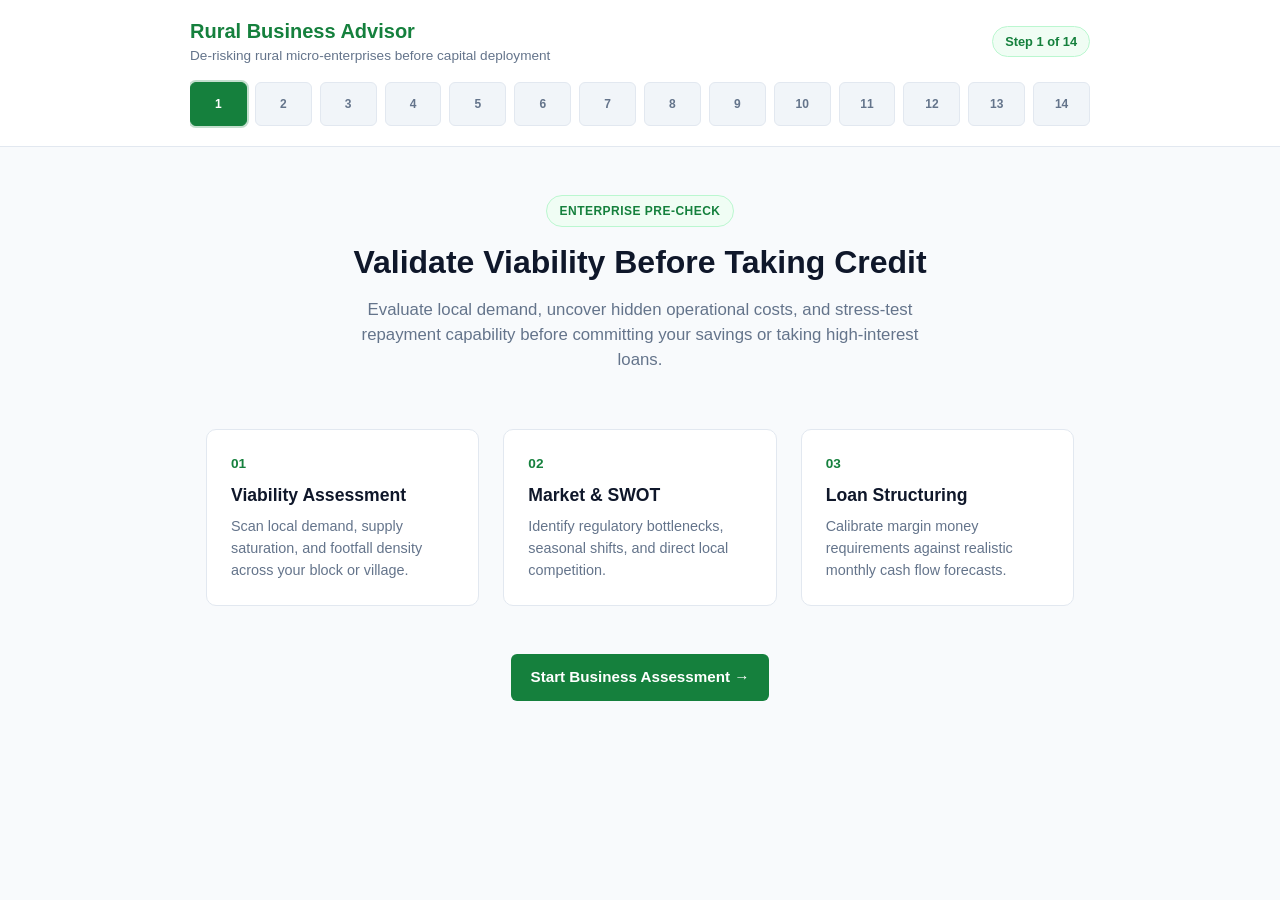
==== index.html @ c368803b "Add files via upload" ====
<!DOCTYPE html>
<html lang="en">

<head>

  <meta charset="UTF-8" />

  <meta
    name="viewport"
    content="width=device-width, initial-scale=1.0"
  />

  <title>Rural Business Advisor</title>

  <link rel="stylesheet" href="style.css" />

</head>


<body>


  <!-- =========================================================
       PERSISTENT HEADER
       ========================================================= -->

  <header class="app-header">

    <div class="header-inner">

      <div class="header-brand-row">

        <div>

          <h1 class="brand-title">
            Rural Business Advisor
          </h1>

          <p class="brand-tagline">
            De-risking rural micro-enterprises before capital deployment
          </p>

        </div>


        <!-- STEP COUNTER -->

        <div
          id="step-counter-badge"
          class="step-counter-badge"
        >
          Step 1 of 14
        </div>

      </div>


      <!-- =====================================================
           PROGRESS TRACKER
           ===================================================== -->

      <nav
        aria-label="Progress Tracker"
        class="stepper-wrapper no-print"
      >

        <ol
          class="stepper-track"
          id="stepper-track"
        >

          <li
            class="step-node active-node"
            data-step="1"
            title="Landing"
          >
            1
          </li>

          <li
            class="step-node"
            data-step="2"
            title="Profile Intake"
          >
            2
          </li>

          <li
            class="step-node"
            data-step="3"
            title="Feasibility Dashboard"
          >
            3
          </li>

          <li
            class="step-node"
            data-step="4"
            title="Market Scope"
          >
            4
          </li>

          <li
            class="step-node"
            data-step="5"
            title="Opportunities"
          >
            5
          </li>

          <li
            class="step-node"
            data-step="6"
            title="Competitors"
          >
            6
          </li>

          <li
            class="step-node"
            data-step="7"
            title="SWOT"
          >
            7
          </li>

          <li
            class="step-node"
            data-step="8"
            title="Threats & Risks"
          >
            8
          </li>

          <li
            class="step-node"
            data-step="9"
            title="Pricing & Value"
          >
            9
          </li>

          <li
            class="step-node"
            data-step="10"
            title="Financial Calculator"
          >
            10
          </li>

          <li
            class="step-node"
            data-step="11"
            title="Government Schemes"
          >
            11
          </li>

          <li
            class="step-node"
            data-step="12"
            title="EMI Calculator"
          >
            12
          </li>

          <li
            class="step-node"
            data-step="13"
            title="Amortization Schedule"
          >
            13
          </li>

          <li
            class="step-node"
            data-step="14"
            title="Final Enterprise Report"
          >
            14
          </li>

        </ol>

      </nav>

    </div>

  </header>



  <!-- =========================================================
       MAIN APPLICATION
       ========================================================= -->

  <main class="app-container">



    <!-- =======================================================
         SCREEN 1
         LANDING
         ======================================================= -->

    <section
      id="screen-1"
      class="step-screen active-step"
    >

      <div class="hero-section">

        <span class="hero-badge">
          Enterprise Pre-Check
        </span>

        <h2 class="hero-title">
          Validate Viability Before Taking Credit
        </h2>

        <p class="hero-desc">
          Evaluate local demand, uncover hidden operational costs,
          and stress-test repayment capability before committing
          your savings or taking high-interest loans.
        </p>

      </div>


      <div class="features-grid">


        <article class="feature-card">

          <div class="feature-number">
            01
          </div>

          <h3>
            Viability Assessment
          </h3>

          <p>
            Scan local demand, supply saturation, and footfall
            density across your block or village.
          </p>

        </article>


        <article class="feature-card">

          <div class="feature-number">
            02
          </div>

          <h3>
            Market &amp; SWOT
          </h3>

          <p>
            Identify regulatory bottlenecks, seasonal shifts,
            and direct local competition.
          </p>

        </article>


        <article class="feature-card">

          <div class="feature-number">
            03
          </div>

          <h3>
            Loan Structuring
          </h3>

          <p>
            Calibrate margin money requirements against realistic
            monthly cash flow forecasts.
          </p>

        </article>

      </div>


      <div class="cta-wrapper">

        <button
          id="start-assessment-btn"
          type="button"
          class="btn btn-primary cta-btn"
        >
          Start Business Assessment &rarr;
        </button>

      </div>

    </section>



    <!-- =======================================================
         SCREEN 2
         BUSINESS ASSESSMENT
         ======================================================= -->

    <section
      id="screen-2"
      class="step-screen hidden-step"
    >

      <div class="screen-header">

        <span class="step-indicator">
          Screen 2 of 14
        </span>

        <h2>
          Business Assessment Intake
        </h2>

        <p class="section-subtitle">
          Provide your geographic and capital baseline to evaluate
          venture viability.
        </p>

      </div>


      <div
        id="form-errors"
        class="error-banner hidden-step"
      ></div>


      <form id="assessment-form">
      
      <!-- Live Demo Preset Bar (Screen 2) -->
<div class="demo-preset-bar no-print">
  <span class="demo-preset-label">⚡ Live Presentation Presets:</span>

  <button
    type="button"
    class="btn btn-demo"
    onclick="loadDemoScenario('dairy')"
  >
    Demo A: Dairy (₹50k Margin)
  </button>

  <button
    type="button"
    class="btn btn-demo"
    onclick="loadDemoScenario('kirana')"
  >
    Demo B: Kirana (₹25k Margin)
  </button>
</div>

        <fieldset class="form-section">

          <legend>
            Location Baseline
          </legend>

          <div class="form-grid">


            <div class="form-group">

              <label for="village">
                Village / Gram Panchayat
                <span class="required">*</span>
              </label>

              <input
                type="text"
                id="village"
                placeholder="e.g., Rampur"
              />

            </div>


            <div class="form-group">

              <label for="block">
                Block
                <span class="required">*</span>
              </label>

              <input
                type="text"
                id="block"
                placeholder="e.g., Sadar"
              />

            </div>


            <div class="form-group">

              <label for="district">
                District
                <span class="required">*</span>
              </label>

              <select id="district">

                <option value="">
                  -- Select District --
                </option>

                <option value="Ranchi">
                  Ranchi
                </option>

                <option value="Varanasi">
                  Varanasi
                </option>

                <option value="Patna">
                  Patna
                </option>

                <option value="Gorakhpur">
                  Gorakhpur
                </option>

                <option value="Dhanbad">
                  Dhanbad
                </option>

                <option value="Muzaffarpur">
                  Muzaffarpur
                </option>

                <option value="Other">
                  Other / Unlisted
                </option>

              </select>

            </div>

          </div>

        </fieldset>



        <fieldset class="form-section">

          <legend>
            Enterprise Parameters
          </legend>

          <div class="form-grid">


            <div class="form-group">

              <label for="capital">
                Available Margin Capital
                <span class="required">*</span>
              </label>

              <div class="input-currency-wrapper">

                <span class="currency-symbol">
                  ₹
                </span>

                <input
                  type="number"
                  id="capital"
                  placeholder="25000"
                  min="1000"
                  step="500"
                />

              </div>

              <small class="field-hint">
                Minimum required: ₹1,000
                (your personal equity/investment)
              </small>

            </div>


            <div class="form-group">

              <label for="category">
                Business Category
                <span class="required">*</span>
              </label>

              <select id="category">

                <option value="">
                  -- Choose Category --
                </option>

                <option value="dairy">
                  Dairy Farming
                </option>

                <option value="kirana">
                  Grocery / Kirana Store
                </option>

                <option value="poultry">
                  Poultry Farming
                </option>

                <option value="agro">
                  Agro-processing (Flour/Oil Mill)
                </option>

                <option value="retail">
                  Rural Retail / Tailoring
                </option>

              </select>

            </div>

          </div>

        </fieldset>


        <div class="nav-actions">

          <button
            type="button"
            class="btn btn-secondary"
            onclick="goToScreen(1)"
          >
            &larr; Back
          </button>

          <button
            type="submit"
            class="btn btn-primary"
          >
            Analyze My Business &rarr;
          </button>

        </div>

      </form>

    </section>



    <!-- =======================================================
         SCREEN 3
         FEASIBILITY DASHBOARD
         ======================================================= -->

    <section
      id="screen-3"
      class="step-screen hidden-step"
    >

      <div class="screen-header">

        <span class="step-indicator">
          Screen 3 of 14
        </span>

        <h2>
          Business Feasibility Dashboard
        </h2>

        <p class="section-subtitle">
          Readiness and market risk profile based on your capital
          and domain benchmarks.
        </p>

      </div>


      <div
        id="score-card"
        class="score-card"
      >

        <div class="score-meta">

          <span class="score-label">
            Overall Feasibility Score
          </span>

          <div class="score-display">

            <span
              id="score-number"
              class="score-number"
            >
              --
            </span>

            <span class="score-max">
              / 100
            </span>

          </div>

        </div>


        <div class="score-status-container">

          <span
            id="score-badge"
            class="status-badge"
          >
            Calculating...
          </span>

          <p
            id="score-explanation"
            class="score-explanation"
          ></p>

        </div>

      </div>


      <h3 class="subsection-title">
        Core Market Indicators
      </h3>


      <div class="indicators-grid">


        <div class="indicator-card">

          <span class="indicator-title">
            Market Demand
          </span>

          <div
            id="indicator-demand"
            class="indicator-value"
          >
            --
          </div>

          <span class="indicator-desc">
            Local consumption &amp; footfall appetite
          </span>

        </div>


        <div class="indicator-card">

          <span class="indicator-title">
            Competition Level
          </span>

          <div
            id="indicator-competition"
            class="indicator-value"
          >
            --
          </div>

          <span class="indicator-desc">
            Existing operational players in the block
          </span>

        </div>


        <div class="indicator-card">

          <span class="indicator-title">
            Initial Risk Level
          </span>

          <div
            id="indicator-risk"
            class="indicator-value"
          >
            --
          </div>

          <span class="indicator-desc">
            Downside vulnerability and margin sensitivity
          </span>

        </div>


        <div class="indicator-card">

          <span class="indicator-title">
            Price Potential
          </span>

          <div
            id="indicator-price"
            class="indicator-value"
          >
            --
          </div>

          <span class="indicator-desc">
            Pricing power &amp; margin expansion room
          </span>

        </div>

      </div>


      <div class="nav-actions">

        <button
          type="button"
          class="btn btn-secondary"
          onclick="goToScreen(2)"
        >
          &larr; Edit Inputs
        </button>

        <button
          type="button"
          class="btn btn-primary"
          onclick="goToScreen(4)"
        >
          Proceed to Market Analysis &rarr;
        </button>

      </div>

    </section>



    <!-- =======================================================
         SCREEN 4
         MARKET
         ======================================================= -->

    <section
      id="screen-4"
      class="step-screen hidden-step"
    >

      <div class="screen-header">

        <span class="step-indicator">
          Screen 4 of 14
        </span>

        <h2>
          Market Scope &amp; Target Demographics
        </h2>

        <p class="section-subtitle">
          Understanding who buys, geographic footprint,
          and local distribution pipelines.
        </p>

      </div>


      <div class="analysis-grid">


        <div class="analysis-card">

          <div class="analysis-icon">
            🎯
          </div>

          <h3>
            Who Can Buy Your Product
          </h3>

          <p
            id="market-audience"
            class="analysis-text"
          >
            Loading target audience...
          </p>

        </div>


        <div class="analysis-card">

          <div class="analysis-icon">
            📍
          </div>

          <h3>
            Estimated Market Reach
          </h3>

          <p
            id="market-reach"
            class="analysis-text"
          >
            Loading geographic reach...
          </p>

        </div>

      </div>


      <div class="split-detail-card">

        <div class="detail-block">

          <span class="detail-label">
            Customer Segments
          </span>

          <p
            id="market-segments"
            class="detail-value"
          >
            Loading segments...
          </p>

        </div>


        <hr class="detail-divider" />


        <div class="detail-block">

          <span class="detail-label">
            Distribution Channels
          </span>

          <p
            id="market-channels"
            class="detail-value"
          >
            Loading delivery channels...
          </p>

        </div>

      </div>


      <div class="nav-actions">

        <button
          type="button"
          class="btn btn-secondary"
          onclick="goToScreen(3)"
        >
          &larr; Back to Dashboard
        </button>

        <button
          type="button"
          class="btn btn-primary"
          onclick="goToScreen(5)"
        >
          Proceed to Opportunity Analysis &rarr;
        </button>

      </div>

    </section>



    <!-- =======================================================
         SCREEN 5
         OPPORTUNITY
         ======================================================= -->

    <section
      id="screen-5"
      class="step-screen hidden-step"
    >

      <div class="screen-header">

        <span class="step-indicator">
          Screen 5 of 14
        </span>

        <h2>
          Growth &amp; Opportunity Analysis
        </h2>

        <p class="section-subtitle">
          Identified value-addition pathways and market upside potential.
        </p>

      </div>


      <div class="opportunity-header-card">

        <div>

          <span class="score-label">
            Expansion Viability
          </span>

          <h3 class="opportunity-heading">
            Identified Market Potential
          </h3>

        </div>


        <span
          id="opp-level-badge"
          class="badge-opp badge-opp-green"
        >
          High
        </span>

      </div>


      <div class="form-section">

        <legend>
          Strategic Expansion Pathways
        </legend>

        <ul
          id="opp-items-list"
          class="opportunity-list"
        ></ul>

      </div>


      <div class="nav-actions">

        <button
          type="button"
          class="btn btn-secondary"
          onclick="goToScreen(4)"
        >
          &larr; Back to Market Analysis
        </button>

        <button
          type="button"
          class="btn btn-primary"
          onclick="goToScreen(6)"
        >
          Proceed to Competitor Analysis &rarr;
        </button>

      </div>

    </section>



    <!-- =======================================================
         SCREEN 6
         COMPETITORS
         ======================================================= -->

    <section
      id="screen-6"
      class="step-screen hidden-step"
    >

      <div class="screen-header">

        <span class="step-indicator">
          Screen 6 of 14
        </span>

        <h2>
          Competitor &amp; Industry Landscape
        </h2>

        <p class="section-subtitle">
          Evaluate local market saturation, incumbent players,
          and positioning advantages.
        </p>

      </div>


      <div class="opportunity-header-card">

        <div>

          <span class="score-label">
            Market Density
          </span>

          <h3 class="opportunity-heading">
            Competitive Saturation
          </h3>

        </div>


        <span
          id="comp-level-badge"
          class="badge-opp badge-opp-blue"
        >
          Medium
        </span>

      </div>


      <div class="split-detail-card">

        <div class="detail-block">

          <span class="detail-label">
            Existing Market Players
          </span>

          <p
            id="comp-players"
            class="detail-value"
          >
            Loading competitor profile...
          </p>

        </div>


        <hr class="detail-divider" />


        <div class="detail-block">

          <span class="detail-label">
            Key Market Insights &amp; Positioning Advice
          </span>

          <p
            id="comp-insights"
            class="detail-value"
          >
            Loading positioning insights...
          </p>

        </div>

      </div>


      <div class="nav-actions">

        <button
          type="button"
          class="btn btn-secondary"
          onclick="goToScreen(5)"
        >
          &larr; Back to Opportunities
        </button>

        <button
          type="button"
          class="btn btn-primary"
          onclick="goToScreen(7)"
        >
          Proceed to SWOT Analysis &rarr;
        </button>

      </div>

    </section>



    <!-- =======================================================
         SCREEN 7
         SWOT
         ======================================================= -->

    <section
      id="screen-7"
      class="step-screen hidden-step"
    >

      <div class="screen-header">

        <span class="step-indicator">
          Screen 7 of 14
        </span>

        <h2>
          Strategic SWOT Analysis
        </h2>

        <p class="section-subtitle">
          Evaluating internal advantages and external hazards
          for this enterprise model.
        </p>

      </div>


      <div class="swot-grid">


        <article class="swot-card swot-strengths">

          <div class="swot-header">

            <span class="swot-badge">
              S
            </span>

            <h3>
              Strengths
            </h3>

          </div>

          <ul
            id="swot-strengths-list"
            class="swot-list"
          ></ul>

        </article>


        <article class="swot-card swot-weaknesses">

          <div class="swot-header">

            <span class="swot-badge">
              W
            </span>

            <h3>
              Weaknesses
            </h3>

          </div>

          <ul
            id="swot-weaknesses-list"
            class="swot-list"
          ></ul>

        </article>


        <article class="swot-card swot-opportunities">

          <div class="swot-header">

            <span class="swot-badge">
              O
            </span>

            <h3>
              Opportunities
            </h3>

          </div>

          <ul
            id="swot-opportunities-list"
            class="swot-list"
          ></ul>

        </article>


        <article class="swot-card swot-threats">

          <div class="swot-header">

            <span class="swot-badge">
              T
            </span>

            <h3>
              Threats
            </h3>

          </div>

          <ul
            id="swot-threats-list"
            class="swot-list"
          ></ul>

        </article>

      </div>


      <div class="nav-actions">

        <button
          type="button"
          class="btn btn-secondary"
          onclick="goToScreen(6)"
        >
          &larr; Back to Competitors
        </button>

        <button
          type="button"
          class="btn btn-primary"
          onclick="goToScreen(8)"
        >
          Proceed to Operational Threats &rarr;
        </button>

      </div>

    </section>



    <!-- =======================================================
         SCREEN 8
         THREATS
         ======================================================= -->

    <section
      id="screen-8"
      class="step-screen hidden-step"
    >

      <div class="screen-header">

        <span class="step-indicator">
          Screen 8 of 14
        </span>

        <h2>
          Operational Risk &amp; Threat Matrix
        </h2>

        <p class="section-subtitle">
          Examine structural vulnerabilities, seasonal swings,
          and supply chain constraints.
        </p>

      </div>


      <div
        id="risk-callout-card"
        class="risk-callout-card"
      >

        <div>

          <span class="score-label">
            Downside Exposure
          </span>

          <h3 class="opportunity-heading">
            Overall Operational Risk
          </h3>

        </div>


        <span
          id="risk-level-badge"
          class="badge-opp badge-opp-red"
        >
          Medium Risk
        </span>

      </div>


      <div class="risk-matrix">


        <div class="risk-row">

          <div class="risk-cell-header">

            <span class="risk-icon">
              ⛓️
            </span>

            <strong>
              Supply Chain Bottlenecks
            </strong>

          </div>

          <div
            id="threat-bottlenecks"
            class="risk-cell-content"
          >
            Loading bottlenecks...
          </div>

        </div>


        <div class="risk-row">

          <div class="risk-cell-header">

            <span class="risk-icon">
              📅
            </span>

            <strong>
              Seasonal Demand Fluctuation
            </strong>

          </div>

          <div
            id="threat-seasonality"
            class="risk-cell-content"
          >
            Loading seasonality...
          </div>

        </div>


        <div class="risk-row">

          <div class="risk-cell-header">

            <span class="risk-icon">
              📈
            </span>

            <strong>
              Raw Material Price Changes
            </strong>

          </div>

          <div
            id="threat-raw-material"
            class="risk-cell-content"
          >
            Loading material volatility...
          </div>

        </div>


        <div class="risk-row">

          <div class="risk-cell-header">

            <span class="risk-icon">
              🤝
            </span>

            <strong>
              Single Buyer Dependency
            </strong>

          </div>

          <div
            id="threat-buyer-risk"
            class="risk-cell-content"
          >
            Loading buyer dependency...
          </div>

        </div>

      </div>


      <div class="nav-actions">

        <button
          type="button"
          class="btn btn-secondary"
          onclick="goToScreen(7)"
        >
          &larr; Back to SWOT
        </button>

        <button
          type="button"
          class="btn btn-primary"
          onclick="goToScreen(9)"
        >
          Proceed to Pricing Strategy &rarr;
        </button>

      </div>

    </section>



    <!-- =======================================================
         SCREEN 9
         PRICING
         ======================================================= -->

    <section
      id="screen-9"
      class="step-screen hidden-step"
    >

      <div class="screen-header">

        <span class="step-indicator">
          Screen 9 of 14
        </span>

        <h2>
          Pricing Model &amp; Value Proposition
        </h2>

        <p class="section-subtitle">
          Align revenue capture with local purchasing capacity
          and competitive differentiation.
        </p>

      </div>


      <div class="analysis-grid">


        <div class="analysis-card">

          <div class="analysis-icon">
            👛
          </div>

          <h3>
            Local Purchasing Power
          </h3>

          <p
            id="pricing-power"
            class="analysis-text"
          >
            Loading purchasing power insights...
          </p>

        </div>


        <div class="analysis-card">

          <div class="analysis-icon">
            🏷️
          </div>

          <h3>
            Recommended Pricing Strategy
          </h3>

          <p
            id="pricing-strategy"
            class="analysis-text"
          >
            Loading recommended strategy...
          </p>

        </div>

      </div>


      <div class="value-prop-card">

        <span class="detail-label">
          Core Value Proposition Statement
        </span>

        <blockquote
          id="pricing-value-prop"
          class="value-prop-quote"
        >
          Loading value proposition...
        </blockquote>

      </div>


      <div class="nav-actions">

        <button
          type="button"
          class="btn btn-secondary"
          onclick="goToScreen(8)"
        >
          &larr; Back to Threat Analysis
        </button>

        <button
          type="button"
          class="btn btn-primary"
          onclick="goToScreen(10)"
        >
          Proceed to Financial Calculator &rarr;
        </button>

      </div>

    </section>



    <!-- =======================================================
         SCREEN 10
         FINANCIAL CALCULATOR
         ======================================================= -->

    <section
      id="screen-10"
      class="step-screen hidden-step"
    >

      <div class="screen-header">

        <span class="step-indicator">
          Screen 10 of 14
        </span>

        <h2>
          Financial Calculator
        </h2>

        <p class="section-subtitle">
          Estimate monthly repayment requirements and evaluate
          whether the proposed business can support the financing burden.
        </p>

      </div>


      <div class="form-section">

        <legend>
          Loan &amp; Cash Flow Inputs
        </legend>

        <div class="form-grid">


          <!-- LOAN -->

          <div class="form-group">

            <label for="loan-amount">
              Loan Amount
            </label>

            <div class="input-currency-wrapper">

              <span class="currency-symbol">
                ₹
              </span>

              <input
                type="number"
                id="loan-amount"
                placeholder="100000"
                min="0"
                step="1000"
              />

            </div>

          </div>


          <!-- INTEREST -->

          <div class="form-group">

            <label for="interest-rate">
              Annual Interest Rate (%)
            </label>

            <input
              type="number"
              id="interest-rate"
              placeholder="12"
              min="0"
              step="0.1"
            />

          </div>


          <!-- TENURE -->

          <div class="form-group">

            <label for="loan-tenure">
              Loan Tenure (Months)
            </label>

            <input
              type="number"
              id="loan-tenure"
              placeholder="36"
              min="1"
              step="1"
            />

          </div>


          <!-- MONTHLY PROFIT -->

          <div class="form-group">

            <label for="monthly-profit">
              Expected Monthly Business Surplus
            </label>

            <div class="input-currency-wrapper">

              <span class="currency-symbol">
                ₹
              </span>

              <input
                type="number"
                id="monthly-profit"
                placeholder="15000"
                min="0"
                step="500"
              />

            </div>

          </div>

        </div>

      </div>


      <div class="cta-wrapper">

        <button
          type="button"
          id="calculate-finance-btn"
          class="btn btn-primary cta-btn"
        >
          Calculate Financial Feasibility &rarr;
        </button>

      </div>


      <div
        id="financial-results"
        class="financial-results"
      >


        <div class="indicator-card">

          <span class="indicator-title">
            Estimated Monthly EMI
          </span>

          <div
            id="financial-emi"
            class="indicator-value"
          >
            --
          </div>

          <span class="indicator-desc">
            Estimated monthly loan repayment
          </span>

        </div>


        <div class="indicator-card">

          <span class="indicator-title">
            Debt Burden
          </span>

          <div
            id="financial-debt-burden"
            class="indicator-value"
          >
            --
          </div>

          <span class="indicator-desc">
            EMI compared with expected monthly surplus
          </span>

        </div>


        <div class="indicator-card">

          <span class="indicator-title">
            Repayment Capacity
          </span>

          <div
            id="financial-repayment-capacity"
            class="indicator-value"
          >
            --
          </div>

          <span class="indicator-desc">
            Ability to absorb monthly repayment
          </span>

        </div>


        <div class="indicator-card">

          <span class="indicator-title">
            Financial Status
          </span>

          <div
            id="financial-status"
            class="indicator-value"
          >
            --
          </div>

          <span class="indicator-desc">
            Indicative financing recommendation
          </span>

        </div>

      </div>


      <div
        id="financial-advice-card"
        class="value-prop-card"
      >

        <span class="detail-label">
          Financial Assessment
        </span>

        <blockquote
          id="financial-advice"
          class="value-prop-quote"
        >
          Complete the calculator to see your financial assessment.
        </blockquote>

      </div>


      <div class="nav-actions">

        <button
          type="button"
          class="btn btn-secondary"
          onclick="goToScreen(9)"
        >
          &larr; Back to Pricing
        </button>

        <button
          type="button"
          class="btn btn-primary"
          onclick="goToScreen(11)"
        >
          Proceed to Government Schemes &rarr;
        </button>

      </div>

    </section>



    <!-- =======================================================
         SCREEN 11
         GOVERNMENT SCHEME RECOMMENDATIONS
         ======================================================= -->

    <section
      id="screen-11"
      class="step-screen hidden-step"
    >

      <div class="screen-header">

        <span class="step-indicator">
          Screen 11 of 14
        </span>

        <h2>
          Government Scheme Recommendations
        </h2>

        <p class="section-subtitle">

          Matching your evaluated loan requirement
          (<strong id="scheme-loan-target">₹0</strong>)
          with subsidized credit windows and lending benchmarks.

        </p>

      </div>


      <div
        id="schemes-container"
        class="schemes-grid"
      >
      </div>


      <div class="nav-actions">

        <button
          type="button"
          class="btn btn-secondary"
          onclick="goToScreen(10)"
        >
          &larr; Back to Calculator
        </button>

        <button
          type="button"
          id="confirm-scheme-btn"
          class="btn btn-primary"
          onclick="proceedToScreen12()"
        >
          Proceed with Selected Scheme &rarr;
        </button>

      </div>

    </section>



    <!-- =======================================================
         SCREEN 12
         INTERACTIVE EMI CALCULATOR
         ======================================================= -->

    <section
      id="screen-12"
      class="step-screen hidden-step"
    >

      <div class="screen-header">

        <span class="step-indicator">
          Screen 12 of 14
        </span>

        <h2>
          Loan Repayment &amp; EMI Calculator
        </h2>

        <p class="section-subtitle">
          Fine-tune loan parameters to test debt service capacity
          against your monthly cash flow.
        </p>

      </div>


      <!-- ACTIVE SCHEME SUMMARY -->

      <div class="scheme-active-banner">

        <span class="detail-label">
          Active Scheme Configuration
        </span>

        <div class="banner-content">

          <strong id="emi-active-scheme-name">
            PMMY Mudra Loan
          </strong>

          <span
            id="emi-moratorium-note"
            class="moratorium-pill"
          >
            Moratorium: 1 Month
          </span>

        </div>

      </div>


      <!-- EMI HERO CARD -->

      <div class="emi-hero-card">

        <div class="emi-hero-main">

          <span class="score-label">
            Estimated Monthly Installment
          </span>

          <div class="emi-amount-display">

            <span
              id="display-monthly-emi"
              class="emi-number"
            >
              ₹0
            </span>

            <span class="emi-freq">
              / month
            </span>

          </div>

          <span class="field-hint">
            Equated Monthly Installment on reducing balance
          </span>

        </div>


        <div class="emi-totals-grid">

          <div class="emi-total-item">

            <span class="spec-label">
              Principal Amount
            </span>

            <span
              id="display-total-principal"
              class="spec-val"
            >
              ₹0
            </span>

          </div>


          <div class="emi-total-item">

            <span class="spec-label">
              Total Interest Payable
            </span>

            <span
              id="display-total-interest"
              class="spec-val text-amber"
            >
              ₹0
            </span>

          </div>


          <div class="emi-total-item">

            <span class="spec-label">
              Total Debt Service
            </span>

            <span
              id="display-total-payment"
              class="spec-val text-primary"
            >
              ₹0
            </span>

          </div>

        </div>

      </div>


      <!-- PARAMETER ADJUSTMENT -->

      <div class="form-section">

        <legend>
          Loan Parameter Tuning
        </legend>


        <!-- LOAN PRINCIPAL -->

        <div class="form-group">

          <div class="control-label-row">

            <label for="emi-principal-input">
              Loan Principal (₹)
            </label>

            <span
              id="principal-badge"
              class="highlight-pill"
            >
              ₹0
            </span>

          </div>

          <input
            type="number"
            id="emi-principal-input"
            min="1000"
            max="10000000"
            step="5000"
            class="calculator-input"
          />

        </div>


        <!-- INTEREST RATE -->

        <div class="form-group">

          <div class="control-label-row">

            <label for="emi-rate-slider">
              Annual Interest Rate (% p.a.)
            </label>

            <span
              id="rate-badge"
              class="highlight-pill"
            >
              9.50%
            </span>

          </div>

          <input
            type="range"
            id="emi-rate-slider"
            min="7.0"
            max="16.0"
            step="0.25"
            value="9.5"
            class="range-slider"
          />

          <div class="slider-range-labels">

            <span>
              7.0% (Subsidized)
            </span>

            <span>
              10.0% (Standard Mudra)
            </span>

            <span>
              13.0%
            </span>

            <span>
              16.0% (NBFC/MFI)
            </span>

          </div>

        </div>


        <!-- TENURE -->

        <div class="form-group">

          <label>
            Repayment Tenure
          </label>

          <div
            class="tenure-chips-group"
            id="tenure-chips-container"
          >

            <button
              type="button"
              class="chip-btn"
              data-months="24"
              onclick="selectTenure(24)"
            >
              24 Months (2 Yrs)
            </button>

            <button
              type="button"
              class="chip-btn"
              data-months="36"
              onclick="selectTenure(36)"
            >
              36 Months (3 Yrs)
            </button>

            <button
              type="button"
              class="chip-btn"
              data-months="48"
              onclick="selectTenure(48)"
            >
              48 Months (4 Yrs)
            </button>

            <button
              type="button"
              class="chip-btn"
              data-months="60"
              onclick="selectTenure(60)"
            >
              60 Months (5 Yrs)
            </button>

          </div>

        </div>

      </div>


      <!-- NAVIGATION -->

      <div class="nav-actions">

        <button
          type="button"
          class="btn btn-secondary"
          onclick="goToScreen(11)"
        >
          &larr; Back to Schemes
        </button>

        <button
          type="button"
          class="btn btn-primary"
          onclick="goToScreen(13)"
        >
          View Repayment Schedule &rarr;
        </button>

      </div>

    </section>



    <!-- =======================================================
         SCREEN 13
         REPAYMENT & AMORTIZATION SCHEDULE
         ======================================================= -->

    <section
      id="screen-13"
      class="step-screen hidden-step"
    >

      <div class="screen-header">

        <span class="step-indicator">
          Screen 13 of 14
        </span>

        <h2>
          Amortization &amp; Repayment Schedule
        </h2>

        <p class="section-subtitle">
          Track debt retirement, principal drawdown, and
          interest service over the loan lifecycle.
        </p>

      </div>


      <!-- MORATORIUM NOTICE -->

      <div
        id="moratorium-notice-banner"
        class="moratorium-alert-card hidden-step"
      >

        <div class="alert-icon">
          ℹ️
        </div>

        <div>

          <strong>
            Moratorium Period Active:
          </strong>

          <span id="moratorium-notice-text">
            Principal repayments commence after a grace period.
            Interest treatment depends on the selected repayment structure.
          </span>

        </div>

      </div>


      <!-- SCHEDULE CONTROLS -->

      <div class="schedule-controls-bar">

        <div class="schedule-meta-summary">

          <span>

            Total Installments:

            <strong id="sched-tenure-text">
              0 Months
            </strong>

          </span>

          <span class="meta-divider">
            •
          </span>

          <span>

            Effective Rate:

            <strong id="sched-rate-text">
              0%
            </strong>

          </span>

        </div>


        <div class="view-toggle-group">

          <button
            type="button"
            id="toggle-monthly-btn"
            class="view-toggle-btn active-toggle"
            onclick="switchScheduleView('monthly')"
          >
            Monthly View
          </button>

          <button
            type="button"
            id="toggle-quarterly-btn"
            class="view-toggle-btn"
            onclick="switchScheduleView('quarterly')"
          >
            Quarterly View
          </button>

        </div>

      </div>


      <!-- RESPONSIVE AMORTIZATION TABLE -->

      <div class="table-responsive">

        <table
          class="amortization-table"
          id="amortization-table"
        >

          <thead>

            <tr>

              <th id="th-period-label">
                Month
              </th>

              <th>
                Opening Balance
              </th>

              <th>
                Principal Paid
              </th>

              <th>
                Interest Paid
              </th>

              <th>
                Total Payment
              </th>

              <th>
                Closing Balance
              </th>

            </tr>

          </thead>


          <tbody
            id="amortization-tbody"
          >
          </tbody>


          <tfoot
            id="amortization-tfoot"
          >
          </tfoot>

        </table>

      </div>


      <!-- NAVIGATION -->

      <div class="nav-actions">

        <button
          type="button"
          class="btn btn-secondary"
          onclick="goToScreen(12)"
        >
          &larr; Back to EMI Calculator
        </button>

        <button
          type="button"
          class="btn btn-primary cta-btn"
          onclick="goToScreen(14)"
        >
          Generate Final Business Report &rarr;
        </button>

      </div>

    </section>



    <!-- =======================================================
         SCREEN 14
         FINAL BUSINESS ASSESSMENT REPORT
         MILESTONE 4 — STEP 1 + STEP 2
         ======================================================= -->

    <section
      id="screen-14"
      class="step-screen hidden-step"
    >


      <!-- =====================================================
           REPORT HEADER
           ===================================================== -->

      <header class="report-meta-card">

        <div class="report-meta-header">

          <div>

            <span class="report-badge">
              Official Assessment Dossier
            </span>

            <h2
              id="report-enterprise-title"
              class="report-title"
            >
              Business Feasibility Report
            </h2>

            <p
              id="report-location-subtitle"
              class="report-subtitle"
            >
              Geographic Scope: Unspecified |
              Target Sector: Rural Micro-Enterprise
            </p>

          </div>


          <div class="report-id-box">

            <span class="report-id-label">
              Reference ID
            </span>

            <strong
              id="report-ref-id"
              class="report-id-value"
            >
              RBA-2026-XXXX
            </strong>

            <span
              id="report-date-stamp"
              class="report-date"
            >
              Generated: --
            </span>

          </div>

        </div>

      </header>



      <!-- =====================================================
           EXECUTIVE SUMMARY
           ===================================================== -->

      <section
        class="report-section report-summary-card"
      >

        <div class="report-score-block">

          <span class="score-label">
            Enterprise Viability Index
          </span>

          <div class="score-display">

            <span
              id="report-score-number"
              class="score-number"
            >
              --
            </span>

            <span class="score-max">
              / 100
            </span>

          </div>

          <span
            id="report-score-badge"
            class="status-badge"
          >
            Evaluating
          </span>

        </div>


        <div class="report-pills-block">

          <h3 class="subsection-title-sm">
            Market Health Indicators
          </h3>


          <div class="pills-grid">


            <div class="metric-pill">

              <span class="pill-label">
                Demand Density
              </span>

              <strong
                id="report-pill-demand"
                class="pill-val"
              >
                --
              </strong>

            </div>


            <div class="metric-pill">

              <span class="pill-label">
                Competition
              </span>

              <strong
                id="report-pill-competition"
                class="pill-val"
              >
                --
              </strong>

            </div>


            <div class="metric-pill">

              <span class="pill-label">
                Risk Profile
              </span>

              <strong
                id="report-pill-risk"
                class="pill-val"
              >
                --
              </strong>

            </div>


            <div class="metric-pill">

              <span class="pill-label">
                Pricing Power
              </span>

              <strong
                id="report-pill-pricing"
                class="pill-val"
              >
                --
              </strong>

            </div>

          </div>

        </div>

      </section>



      <!-- =====================================================
           CAPITAL + CREDIT STRUCTURE
           ===================================================== -->

      <div class="report-grid-duo">


        <!-- PROJECT CAPITALIZATION -->

        <article class="report-card">

          <h3 class="report-card-heading">

            <span class="card-icon">
              💼
            </span>

            Project Capitalization

          </h3>


          <div class="data-spec-list">


            <div class="data-spec-row">

              <span class="spec-term">
                Total Project Cost
              </span>

              <strong
                id="report-project-cost"
                class="spec-data"
              >
                ₹0
              </strong>

            </div>


            <div class="data-spec-row">

              <span class="spec-term">
                Promoter Margin Invested
              </span>

              <strong
                id="report-margin-invested"
                class="spec-data text-amber"
              >
                ₹0
              </strong>

            </div>


            <div class="data-spec-row highlight-row">

              <span class="spec-term">
                Recommended Loan Sanction
              </span>

              <strong
                id="report-loan-sanction"
                class="spec-data text-primary"
              >
                ₹0
              </strong>

            </div>


            <div class="data-spec-row">

              <span class="spec-term">
                Promoter Equity Share
              </span>

              <span
                id="report-equity-ratio"
                class="spec-data"
              >
                10% Margin / 90% Debt
              </span>

            </div>

          </div>

        </article>



        <!-- CREDIT STRUCTURE -->

        <article class="report-card">

          <h3 class="report-card-heading">

            <span class="card-icon">
              📜
            </span>

            Credit &amp; Debt Structuring

          </h3>


          <div class="data-spec-list">


            <div class="data-spec-row">

              <span class="spec-term">
                Aligned Scheme
              </span>

              <strong
                id="report-scheme-name"
                class="spec-data"
              >
                PMMY Mudra
              </strong>

            </div>


            <div class="data-spec-row">

              <span class="spec-term">
                Benchmark Interest Rate
              </span>

              <strong
                id="report-interest-rate"
                class="spec-data"
              >
                9.50% p.a.
              </strong>

            </div>


            <div class="data-spec-row">

              <span class="spec-term">
                Repayment Tenure
              </span>

              <span
                id="report-tenure-months"
                class="spec-data"
              >
                36 Months
              </span>

            </div>


            <div class="data-spec-row highlight-row">

              <span class="spec-term">
                Projected Monthly EMI
              </span>

              <strong
                id="report-monthly-emi"
                class="spec-data text-primary"
              >
                ₹0 / month
              </strong>

            </div>

          </div>

        </article>

      </div>



      <!-- =====================================================
           STRATEGIC & OPERATIONAL DIGEST
           ===================================================== -->

      <article
        class="report-card report-digest-card"
      >

        <h3 class="report-card-heading">

          <span class="card-icon">
            🧭
          </span>

          Strategic &amp; Operational Digest

        </h3>


        <div class="digest-grid">


          <!-- SWOT -->

          <div>

            <h4 class="digest-subheading">
              Core SWOT Highlights
            </h4>

            <ul
              id="report-swot-bullets"
              class="digest-list"
            >

              <!-- Dynamically populated -->

            </ul>

          </div>


          <!-- RISK MITIGATION -->

          <div>

            <h4 class="digest-subheading">
              Operational Risk Mitigation Tip
            </h4>

            <div
              id="report-risk-mitigation-box"
              class="mitigation-box"
            >
              Assessment-based mitigation advice
              will appear here.
            </div>

          </div>

        </div>

      </article>



      <!-- =====================================================
           FINANCIAL VERIFICATION
           ===================================================== -->

      <div
        id="final-test-summary"
        class="value-prop-card"
      >

        <span class="detail-label">
          Financial Verification
        </span>

        <blockquote
          id="final-test-message"
          class="value-prop-quote"
        >
          Financial calculations have been reconciled
          against the configured repayment schedule.
        </blockquote>

      </div>



      <!-- =====================================================
           RECOMMENDATION & ACTION PLAN
           MILESTONE 4 — STEP 2
           ===================================================== -->

      <article
        id="report-advisory-card"
        class="report-card advisory-card"
      >

        <div class="advisory-header">

          <div class="advisory-title-group">

            <span
              id="advisory-status-badge"
              class="status-badge"
            >
              Recommendation
            </span>

            <h3 class="report-card-heading">
              Strategic Advisory &amp;
              Next-Step Action Plan
            </h3>

          </div>


          <span
            id="advisory-tier-pill"
            class="tier-pill"
          >
            Tier Evaluation
          </span>

        </div>


        <!-- DYNAMIC RECOMMENDATION -->

        <div
          id="advisory-callout"
          class="advisory-callout"
        >

          <p
            id="advisory-recommendation-text"
            class="advisory-text"
          >
            Loading recommendation...
          </p>

        </div>


        <!-- ACTION PLAN -->

        <div class="action-plan-wrapper">

          <h4
            id="action-plan-title"
            class="digest-subheading"
          >
            Recommended Next Steps
          </h4>


          <ul
            id="action-plan-checklist"
            class="action-checklist"
          >

            <!-- Dynamic checklist items inserted by app.js -->

          </ul>

        </div>

      </article>



      <!-- =====================================================
           SCREEN 14 NAVIGATION
           ===================================================== -->

        <!-- =====================================================
     SCREEN 14 BOTTOM ACTIONS
     ===================================================== -->

<div class="nav-actions report-bottom-nav no-print">

  <button
    type="button"
    class="btn btn-secondary"
    onclick="goToScreen(13)"
  >
    &larr; Back to Schedule
  </button>

  <div class="report-primary-actions">

    <button
      type="button"
      class="btn btn-secondary btn-reset"
      onclick="confirmAndResetAssessment()"
    >
      🔄 Start New Assessment
    </button>

    <button
      type="button"
      class="btn btn-primary btn-print"
      onclick="printReport()"
    >
      🖨️ Download / Print Report
    </button>

  </div>

</div>


    </section>


  </main>



  <!-- =========================================================
       JAVASCRIPT
       IMPORTANT ORDER
       ========================================================= -->

  <script src="strategies.js"></script>

  <script src="app.js"></script>


</body>

</html>
---- style.css ----
/* ============================================================
   RURAL BUSINESS ADVISOR
   COMPLETE STYLE.CSS
   SCREEN 1 → SCREEN 14
   ============================================================ */


/* ============================================================
   ROOT VARIABLES
   ============================================================ */

:root {
  --bg-color: #f8fafc;
  --surface-color: #ffffff;
  --text-main: #0f172a;
  --text-muted: #64748b;
  --primary: #15803d;
  --primary-hover: #166534;
  --border-color: #e2e8f0;
  --accent: #f0fdf4;
}


/* ============================================================
   GLOBAL RESET
   ============================================================ */

* {
  box-sizing: border-box;
  margin: 0;
  padding: 0;
}

html {
  scroll-behavior: smooth;
}

body {
  font-family:
    -apple-system,
    BlinkMacSystemFont,
    "Segoe UI",
    Roboto,
    Helvetica,
    Arial,
    sans-serif;
  background-color: var(--bg-color);
  color: var(--text-main);
  line-height: 1.5;
  min-height: 100vh;
}

button,
input,
select,
textarea {
  font: inherit;
}

button {
  -webkit-tap-highlight-color: transparent;
}

img {
  max-width: 100%;
  display: block;
}


/* ============================================================
   HEADER
   ============================================================ */

.app-header {
  background-color: var(--surface-color);
  border-bottom: 1px solid var(--border-color);
  padding: 1rem 1.5rem;
  position: sticky;
  top: 0;
  z-index: 100;
}

.header-inner {
  max-width: 900px;
  margin: 0 auto;
}

.header-brand-row {
  display: flex;
  justify-content: space-between;
  align-items: center;
  gap: 1rem;
  margin-bottom: 0.75rem;
}

.brand-title {
  font-size: 1.25rem;
  font-weight: 700;
  color: var(--primary);
}

.brand-tagline {
  font-size: 0.85rem;
  color: var(--text-muted);
}

.step-counter-badge {
  font-size: 0.8rem;
  font-weight: 700;
  color: var(--primary);
  background-color: var(--accent);
  border: 1px solid #bbf7d0;
  padding: 0.3rem 0.75rem;
  border-radius: 9999px;
  white-space: nowrap;
}


/* ============================================================
   PROGRESS STEPPER
   ============================================================ */

.stepper-wrapper {
  overflow-x: auto;
  padding: 0.25rem 0;
  scrollbar-width: thin;
  -webkit-overflow-scrolling: touch;
}

.stepper-track {
  display: flex;
  list-style: none;
  padding: 0;
  margin: 0;
  gap: 0.5rem;
  align-items: center;
  min-width: 650px;
}

.step-node {
  flex: 1;
  min-width: 42px;
  text-align: center;
  font-size: 0.75rem;
  font-weight: 700;
  padding: 0.4rem 0.2rem;
  background-color: #f1f5f9;
  color: var(--text-muted);
  border-radius: 6px;
  border: 1px solid var(--border-color);
  transition:
    background-color 0.2s ease,
    color 0.2s ease,
    border-color 0.2s ease,
    box-shadow 0.2s ease;
  user-select: none;
}

.step-node.active-node {
  background-color: var(--primary);
  color: #ffffff;
  border-color: var(--primary);
  box-shadow:
    0 0 0 2px rgba(21, 128, 61, 0.15);
}

.step-node.completed-node {
  background-color: #dcfce7;
  color: #15803d;
  border-color: #86efac;
}


/* ============================================================
   MAIN APPLICATION CONTAINER
   ============================================================ */

.app-container {
  width: 100%;
  max-width: 900px;
  margin: 2rem auto;
  padding: 0 1rem;
}


/* ============================================================
   SCREEN VISIBILITY
   ============================================================ */

.active-step {
  display: block;
}

.hidden-step {
  display: none !important;
}


/* ============================================================
   HERO
   ============================================================ */

.hero-section {
  text-align: center;
  margin-bottom: 2.5rem;
  padding: 1rem 0;
}

.hero-badge {
  display: inline-block;
  background-color: var(--accent);
  color: var(--primary);
  font-size: 0.75rem;
  font-weight: 600;
  padding: 0.35rem 0.8rem;
  border-radius: 9999px;
  border: 1px solid #bbf7d0;
  margin-bottom: 1rem;
  text-transform: uppercase;
  letter-spacing: 0.04em;
}

.hero-title {
  font-size: 2rem;
  font-weight: 800;
  line-height: 1.2;
  margin-bottom: 1rem;
}

.hero-desc {
  max-width: 600px;
  margin: 0 auto;
  font-size: 1.05rem;
  color: var(--text-muted);
}


/* ============================================================
   FEATURE CARDS
   ============================================================ */

.features-grid {
  display: grid;
  grid-template-columns:
    repeat(
      auto-fit,
      minmax(240px, 1fr)
    );
  gap: 1.5rem;
  margin-bottom: 3rem;
}

.feature-card {
  background-color: var(--surface-color);
  border: 1px solid var(--border-color);
  border-radius: 10px;
  padding: 1.5rem;
  transition:
    transform 0.15s ease,
    box-shadow 0.15s ease;
}

.feature-card:hover {
  transform: translateY(-2px);
  box-shadow:
    0 10px 15px -3px rgb(0 0 0 / 0.05);
}

.feature-number {
  font-size: 0.85rem;
  font-weight: 700;
  color: var(--primary);
  margin-bottom: 0.5rem;
}

.feature-card h3 {
  font-size: 1.1rem;
  margin-bottom: 0.5rem;
}

.feature-card p {
  font-size: 0.9rem;
  color: var(--text-muted);
}


/* ============================================================
   BUTTONS
   ============================================================ */

.cta-wrapper {
  text-align: center;
}

.btn {
  border-radius: 6px;
  border: none;
  font-weight: 600;
  cursor: pointer;
  padding: 0.75rem 1.5rem;
  font-size: 0.95rem;
  transition:
    background-color 0.15s ease,
    transform 0.15s ease,
    box-shadow 0.15s ease;
}

.btn:hover {
  transform: translateY(-1px);
}

.btn:active {
  transform: translateY(0);
}

.btn-primary {
  background-color: var(--primary);
  color: #ffffff;
}

.btn-primary:hover {
  background-color: var(--primary-hover);
}

.btn-secondary {
  background-color: #e2e8f0;
  color: var(--text-main);
}

.btn-secondary:hover {
  background-color: #cbd5e1;
}

.cta-btn {
  padding: 1rem 2rem;
  font-size: 1.1rem;
}


/* ============================================================
   SCREEN HEADER
   ============================================================ */

.screen-header {
  margin-bottom: 1.5rem;
}

.step-indicator {
  font-size: 0.8rem;
  text-transform: uppercase;
  color: var(--text-muted);
  font-weight: 600;
  letter-spacing: 0.03em;
}

.screen-header h2 {
  font-size: 1.6rem;
  margin-top: 0.25rem;
  line-height: 1.25;
}

.section-subtitle {
  font-size: 0.95rem;
  color: var(--text-muted);
  margin-top: 0.25rem;
}


/* ============================================================
   FORM
   ============================================================ */

.form-section {
  border: 1px solid var(--border-color);
  border-radius: 8px;
  padding: 1.25rem;
  margin-bottom: 1.5rem;
  background-color: var(--surface-color);
}

.form-section legend {
  font-weight: 700;
  font-size: 0.9rem;
  color: var(--primary);
  padding: 0 0.5rem;
  text-transform: uppercase;
}

.form-grid {
  display: grid;
  grid-template-columns: 1fr;
  gap: 1rem;
}

.form-group {
  margin-bottom: 1.25rem;
  display: flex;
  flex-direction: column;
  gap: 0.35rem;
}

label {
  font-size: 0.875rem;
  font-weight: 600;
}

.required {
  color: #dc2626;
}

input,
select,
textarea {
  width: 100%;
  padding: 0.75rem;
  border: 1px solid var(--border-color);
  border-radius: 6px;
  font-size: 1rem;
  background-color: var(--surface-color);
  color: var(--text-main);
}

input:focus,
select:focus,
textarea:focus {
  outline: 2px solid var(--primary);
  border-color: transparent;
}

input::placeholder {
  color: #94a3b8;
}


/* ============================================================
   CURRENCY INPUT
   ============================================================ */

.input-currency-wrapper {
  position: relative;
  display: flex;
  align-items: center;
}

.currency-symbol {
  position: absolute;
  left: 0.85rem;
  font-weight: 600;
  color: var(--text-muted);
  pointer-events: none;
}

.input-currency-wrapper input {
  padding-left: 2rem;
}

.field-hint {
  font-size: 0.75rem;
  color: var(--text-muted);
}


/* ============================================================
   NAVIGATION
   ============================================================ */

.nav-actions {
  display: flex;
  justify-content: space-between;
  gap: 1rem;
  margin-top: 2rem;
}


/* ============================================================
   ERROR
   ============================================================ */

.error-banner {
  background-color: #fef2f2;
  border: 1px solid #fecaca;
  color: #991b1b;
  padding: 0.85rem 1rem;
  border-radius: 6px;
  font-size: 0.875rem;
  margin-bottom: 1.25rem;
}

.input-error {
  border-color: #dc2626 !important;
  background-color: #fffafa;
}


/* ============================================================
   SCORE CARD
   ============================================================ */

.score-card {
  display: flex;
  flex-direction: column;
  gap: 1rem;
  padding: 1.75rem;
  border-radius: 12px;
  background-color: var(--surface-color);
  border: 2px solid var(--border-color);
  margin-bottom: 1.5rem;
}

.score-meta {
  display: flex;
  flex-direction: column;
  gap: 0.25rem;
}

.score-label {
  font-size: 0.85rem;
  font-weight: 600;
  text-transform: uppercase;
  color: var(--text-muted);
}

.score-display {
  display: flex;
  align-items: baseline;
  gap: 0.35rem;
}

.score-number {
  font-size: 3rem;
  font-weight: 900;
}

.score-max {
  font-size: 1.2rem;
  color: var(--text-muted);
}

.score-status-container {
  display: flex;
  flex-direction: column;
  gap: 0.4rem;
  max-width: 320px;
}

.status-badge {
  align-self: flex-start;
  padding: 0.3rem 0.85rem;
  font-size: 0.85rem;
  font-weight: 700;
  border-radius: 9999px;
  text-transform: uppercase;
}

.score-explanation {
  font-size: 0.875rem;
  color: var(--text-muted);
}


/* ============================================================
   SCORE TIERS
   ============================================================ */

.tier-high {
  border-color: #86efac;
  background-color: #f0fdf4;
}

.tier-high .score-number {
  color: #15803d;
}

.tier-high .status-badge {
  background-color: #dcfce7;
  color: #15803d;
  border: 1px solid #86efac;
}

.tier-moderate {
  border-color: #fde047;
  background-color: #fefce8;
}

.tier-moderate .score-number {
  color: #a16207;
}

.tier-moderate .status-badge {
  background-color: #fef9c3;
  color: #a16207;
  border: 1px solid #fde047;
}

.tier-caution {
  border-color: #fca5a5;
  background-color: #fef2f2;
}

.tier-caution .score-number {
  color: #b91c1c;
}

.tier-caution .status-badge {
  background-color: #fee2e2;
  color: #b91c1c;
  border: 1px solid #fca5a5;
}


/* ============================================================
   INDICATORS
   ============================================================ */

.subsection-title {
  font-size: 1.1rem;
  margin: 1.75rem 0 1rem;
}

.indicators-grid {
  display: grid;
  grid-template-columns:
    repeat(
      auto-fit,
      minmax(180px, 1fr)
    );
  gap: 1rem;
}

.indicator-card {
  background-color: var(--surface-color);
  border: 1px solid var(--border-color);
  border-radius: 8px;
  padding: 1.2rem;
  display: flex;
  flex-direction: column;
  gap: 0.35rem;
}

.indicator-title {
  font-size: 0.8rem;
  font-weight: 700;
  text-transform: uppercase;
  color: var(--text-muted);
}

.indicator-value {
  font-size: 1.35rem;
  font-weight: 700;
  line-height: 1.25;
}

.indicator-desc {
  font-size: 0.75rem;
  color: var(--text-muted);
}

.val-high {
  color: #15803d;
}

.val-medium {
  color: #d97706;
}

.val-low {
  color: #475569;
}

.val-risk-high {
  color: #dc2626;
}


/* ============================================================
   SCREEN 4 / SCREEN 5 ANALYSIS
   ============================================================ */

.analysis-grid {
  display: grid;
  grid-template-columns: 1fr;
  gap: 1.25rem;
  margin-bottom: 1.25rem;
}

.analysis-card {
  background-color: var(--surface-color);
  border: 1px solid var(--border-color);
  border-radius: 10px;
  padding: 1.5rem;
  display: flex;
  flex-direction: column;
  gap: 0.5rem;
}

.analysis-icon {
  font-size: 1.5rem;
}

.analysis-card h3 {
  font-size: 1rem;
  font-weight: 700;
  color: var(--text-main);
}

.analysis-text {
  font-size: 0.925rem;
  color: var(--text-muted);
  line-height: 1.45;
}


/* ============================================================
   SPLIT DETAIL CARD
   ============================================================ */

.split-detail-card {
  background-color: var(--surface-color);
  border: 1px solid var(--border-color);
  border-radius: 10px;
  padding: 1.5rem;
  margin-bottom: 1.5rem;
  display: flex;
  flex-direction: column;
  gap: 1rem;
}

.detail-block {
  display: flex;
  flex-direction: column;
  gap: 0.35rem;
}

.detail-label {
  font-size: 0.8rem;
  font-weight: 700;
  text-transform: uppercase;
  letter-spacing: 0.03em;
  color: var(--primary);
}

.detail-value {
  font-size: 0.95rem;
  color: var(--text-main);
  line-height: 1.4;
}

.detail-divider {
  border: 0;
  border-top: 1px solid var(--border-color);
  margin: 0.25rem 0;
}


/* ============================================================
   SCREEN 5 OPPORTUNITY
   ============================================================ */

.opportunity-header-card {
  display: flex;
  justify-content: space-between;
  align-items: center;
  background-color: var(--surface-color);
  border: 1px solid var(--border-color);
  border-radius: 10px;
  padding: 1.5rem;
  margin-bottom: 1.5rem;
}

.opportunity-heading {
  font-size: 1.2rem;
  font-weight: 700;
  color: var(--text-main);
  margin-top: 0.15rem;
}

.badge-opp {
  display: inline-block;
  padding: 0.4rem 1rem;
  font-size: 0.85rem;
  font-weight: 700;
  border-radius: 9999px;
  text-transform: uppercase;
  letter-spacing: 0.04em;
}

.badge-opp-green {
  background-color: #dcfce7;
  color: #15803d;
  border: 1px solid #86efac;
}

.badge-opp-blue {
  background-color: #dbeafe;
  color: #1d4ed8;
  border: 1px solid #93c5fd;
}

.badge-opp-gray {
  background-color: #f1f5f9;
  color: #475569;
  border: 1px solid #cbd5e1;
}

.badge-opp-red {
  background-color: #fee2e2;
  color: #b91c1c;
  border: 1px solid #fca5a5;
}

.opportunity-list {
  list-style: none;
  display: flex;
  flex-direction: column;
  gap: 0.85rem;
  padding-left: 0;
}

.opportunity-list li {
  position: relative;
  padding-left: 1.75rem;
  font-size: 0.95rem;
  color: var(--text-main);
  line-height: 1.45;
}

.opportunity-list li::before {
  content: "→";
  position: absolute;
  left: 0;
  top: 0;
  font-weight: 700;
  color: var(--primary);
}


/* ============================================================
   SWOT
   ============================================================ */

.swot-grid {
  display: grid;
  grid-template-columns: 1fr;
  gap: 1.25rem;
  margin-bottom: 2rem;
}

.swot-card {
  background-color: var(--surface-color);
  border-radius: 10px;
  padding: 1.5rem;
  border: 1px solid var(--border-color);
  border-top-width: 4px;
  box-shadow:
    0 1px 3px 0 rgb(0 0 0 / 0.05);
  display: flex;
  flex-direction: column;
}

.swot-strengths {
  border-top-color: #15803d;
}

.swot-strengths .swot-badge {
  background-color: #dcfce7;
  color: #15803d;
}

.swot-weaknesses {
  border-top-color: #d97706;
}

.swot-weaknesses .swot-badge {
  background-color: #fef3c7;
  color: #b45309;
}

.swot-opportunities {
  border-top-color: #2563eb;
}

.swot-opportunities .swot-badge {
  background-color: #dbeafe;
  color: #1d4ed8;
}

.swot-threats {
  border-top-color: #dc2626;
}

.swot-threats .swot-badge {
  background-color: #fee2e2;
  color: #b91c1c;
}

.swot-header {
  display: flex;
  align-items: center;
  gap: 0.6rem;
  margin-bottom: 1rem;
}

.swot-badge {
  font-size: 0.85rem;
  font-weight: 800;
  width: 1.75rem;
  height: 1.75rem;
  border-radius: 6px;
  display: flex;
  align-items: center;
  justify-content: center;
}

.swot-header h3 {
  font-size: 1.05rem;
  font-weight: 700;
  color: var(--text-main);
}

.swot-list {
  list-style: none;
  padding-left: 0;
  margin: 0;
  display: flex;
  flex-direction: column;
  gap: 0.75rem;
}

.swot-list li {
  position: relative;
  padding-left: 1.25rem;
  font-size: 0.885rem;
  color: var(--text-muted);
  line-height: 1.45;
}

.swot-list li::before {
  content: "•";
  position: absolute;
  left: 0;
  top: -1px;
  font-size: 1.2rem;
  color: var(--text-main);
}


/* ============================================================
   SCREEN 8 RISK MATRIX
   ============================================================ */

.risk-callout-card {
  display: flex;
  justify-content: space-between;
  align-items: center;
  background-color: var(--surface-color);
  border: 2px solid var(--border-color);
  border-radius: 10px;
  padding: 1.5rem;
  margin-bottom: 1.5rem;
  transition: border-color 0.2s ease;
}

.risk-matrix {
  display: flex;
  flex-direction: column;
  gap: 0.75rem;
  margin-bottom: 1.75rem;
}

.risk-row {
  display: grid;
  grid-template-columns: 1fr;
  background-color: var(--surface-color);
  border: 1px solid var(--border-color);
  border-radius: 8px;
  padding: 1rem 1.25rem;
  gap: 0.5rem;
}

.risk-cell-header {
  display: flex;
  align-items: center;
  gap: 0.5rem;
  font-size: 0.9rem;
  color: var(--text-main);
}

.risk-icon {
  font-size: 1.1rem;
}

.risk-cell-content {
  font-size: 0.9rem;
  color: var(--text-muted);
  line-height: 1.4;
}


/* ============================================================
   VALUE PROPOSITION
   ============================================================ */

.value-prop-card {
  background-color: var(--surface-color);
  border: 1px solid var(--border-color);
  border-left: 5px solid var(--primary);
  border-radius: 10px;
  padding: 1.5rem;
  margin-bottom: 2rem;
  box-shadow:
    0 1px 3px 0 rgb(0 0 0 / 0.05);
}

.value-prop-quote {
  margin-top: 0.5rem;
  font-size: 1.05rem;
  font-weight: 500;
  font-style: italic;
  color: var(--text-main);
  line-height: 1.5;
}


/* ============================================================
   SCREEN 10 FINANCIAL RESULTS
   ============================================================ */

.financial-results {
  display: grid;
  grid-template-columns:
    repeat(2, 1fr);
  gap: 1rem;
  margin-top: 1.5rem;
  margin-bottom: 1.5rem;
}

.financial-results .indicator-card {
  min-height: 120px;
}


/* ============================================================
   FINANCIAL SUMMARY / CAPITAL BREAKDOWN
   ============================================================ */

.financial-summary-grid {
  display: grid;
  grid-template-columns: 1fr;
  gap: 1rem;
  margin-bottom: 1.5rem;
}

.fin-card {
  background-color: var(--surface-color);
  border: 1px solid var(--border-color);
  border-radius: 10px;
  padding: 1.25rem;
  display: flex;
  flex-direction: column;
  gap: 0.35rem;
}

.fin-card.highlight-card {
  border-color: #86efac;
  background-color: #f0fdf4;
}

.fin-card-label {
  font-size: 0.8rem;
  font-weight: 700;
  text-transform: uppercase;
  color: var(--text-muted);
  letter-spacing: 0.03em;
}

.fin-card-value {
  font-size: 1.65rem;
  font-weight: 800;
  color: var(--text-main);
  line-height: 1.2;
}

.fin-val-debt {
  color: var(--primary);
}

.fin-card-sub {
  font-size: 0.75rem;
  color: var(--text-muted);
}

.breakdown-wrapper {
  background-color: var(--surface-color);
  border: 1px solid var(--border-color);
  border-radius: 10px;
  padding: 1.25rem;
  margin-bottom: 1.5rem;
}

.breakdown-labels {
  display: flex;
  flex-direction: column;
  gap: 0.5rem;
  font-size: 0.85rem;
  color: var(--text-main);
  margin-bottom: 0.75rem;
}

.legend-dot {
  display: inline-block;
  width: 10px;
  height: 10px;
  border-radius: 50%;
  margin-right: 4px;
}

.dot-margin {
  background-color: #d97706;
}

.dot-debt {
  background-color: #15803d;
}

.capital-bar-track {
  display: flex;
  height: 14px;
  width: 100%;
  border-radius: 9999px;
  overflow: hidden;
  background-color: #e2e8f0;
}

.bar-fill-margin {
  background-color: #f59e0b;
  transition: width 0.2s ease;
}

.bar-fill-debt {
  background-color: var(--primary);
  transition: width 0.2s ease;
}


/* ============================================================
   SLIDER CONTROL
   ============================================================ */

.slider-control-card {
  background-color: var(--surface-color);
  border: 1px solid var(--border-color);
  border-radius: 10px;
  padding: 1.5rem;
  margin-bottom: 2rem;
}

.slider-header {
  display: flex;
  justify-content: space-between;
  align-items: center;
  margin-bottom: 1rem;
  flex-wrap: wrap;
  gap: 0.5rem;
}

.highlight-pill {
  display: inline-block;
  background-color: var(--accent);
  color: var(--primary);
  font-size: 0.85rem;
  font-weight: 700;
  padding: 0.2rem 0.6rem;
  border-radius: 6px;
  border: 1px solid #bbf7d0;
}

.btn-reset-link {
  background: none;
  border: none;
  font-size: 0.8rem;
  color: #2563eb;
  cursor: pointer;
  text-decoration: underline;
  padding: 0;
}

.btn-reset-link:hover {
  color: #1d4ed8;
}


/* ============================================================
   RANGE SLIDER
   ============================================================ */

.range-slider {
  width: 100%;
  height: 8px;
  border-radius: 5px;
  background: #e2e8f0;
  outline: none;
  cursor: pointer;
  appearance: none;
  -webkit-appearance: none;
}

.range-slider::-webkit-slider-thumb {
  -webkit-appearance: none;
  appearance: none;
  width: 20px;
  height: 20px;
  border-radius: 50%;
  background: var(--primary);
  cursor: pointer;
  border: 2px solid #ffffff;
  box-shadow:
    0 1px 3px
    rgba(0, 0, 0, 0.2);
}

.range-slider::-moz-range-thumb {
  width: 20px;
  height: 20px;
  border-radius: 50%;
  background: var(--primary);
  cursor: pointer;
  border: 2px solid #ffffff;
  box-shadow:
    0 1px 3px
    rgba(0, 0, 0, 0.2);
}

.slider-range-labels {
  display: flex;
  justify-content: space-between;
  gap: 0.5rem;
  flex-wrap: wrap;
  font-size: 0.72rem;
  color: var(--text-muted);
  margin-top: 0.5rem;
}


/* ============================================================
   SCREEN 11 SCHEME CARDS
   ============================================================ */

.schemes-grid {
  display: flex;
  flex-direction: column;
  gap: 1.25rem;
  margin-bottom: 2rem;
}

.scheme-card {
  background-color: var(--surface-color);
  border: 2px solid var(--border-color);
  border-radius: 12px;
  padding: 1.5rem;
  position: relative;
  cursor: pointer;
  transition:
    border-color 0.2s ease,
    background-color 0.2s ease,
    box-shadow 0.2s ease;
}

.scheme-card:hover {
  border-color: #94a3b8;
}

.scheme-card.active-scheme {
  border-color: var(--primary);
  background-color: #f0fdf4;
  box-shadow:
    0 4px 6px -1px
    rgba(21, 128, 61, 0.1);
}

.scheme-card-header {
  display: flex;
  justify-content: space-between;
  align-items: flex-start;
  margin-bottom: 0.75rem;
  flex-wrap: wrap;
  gap: 0.5rem;
}

.scheme-title {
  font-size: 1.25rem;
  font-weight: 800;
  color: var(--text-main);
}

.scheme-badge {
  display: inline-flex;
  align-items: center;
  gap: 0.25rem;
  font-size: 0.75rem;
  font-weight: 700;
  padding: 0.35rem 0.75rem;
  border-radius: 9999px;
  text-transform: uppercase;
  letter-spacing: 0.04em;
}

.badge-best-match {
  background-color: #dcfce7;
  color: #15803d;
  border: 1px solid #86efac;
}

.badge-alt-scheme {
  background-color: #f1f5f9;
  color: #475569;
  border: 1px solid #cbd5e1;
}

.scheme-desc {
  font-size: 0.88rem;
  color: var(--text-muted);
  line-height: 1.45;
  margin-bottom: 1.25rem;
}

.scheme-specs-grid {
  display: grid;
  grid-template-columns:
    repeat(
      auto-fit,
      minmax(140px, 1fr)
    );
  gap: 0.85rem;
  background-color: #ffffff;
  border: 1px solid var(--border-color);
  border-radius: 8px;
  padding: 1rem;
  margin-bottom: 1rem;
}

.spec-item {
  display: flex;
  flex-direction: column;
  gap: 0.2rem;
}

.spec-label {
  font-size: 0.72rem;
  text-transform: uppercase;
  font-weight: 700;
  color: var(--text-muted);
  letter-spacing: 0.03em;
}

.spec-val {
  font-size: 0.95rem;
  font-weight: 700;
  color: var(--text-main);
}

.scheme-select-radio {
  display: flex;
  align-items: center;
  gap: 0.5rem;
  font-size: 0.88rem;
  font-weight: 600;
  color: var(--text-main);
}

.scheme-select-radio input[type="radio"] {
  width: 18px;
  height: 18px;
  accent-color: var(--primary);
  cursor: pointer;
}


/* ============================================================
   SCREEN 12 — EMI CALCULATOR
   ============================================================ */

.scheme-active-banner {
  background-color: var(--surface-color);
  border: 1px solid var(--border-color);
  border-left: 4px solid var(--primary);
  border-radius: 8px;
  padding: 0.85rem 1.25rem;
  margin-bottom: 1.25rem;
  display: flex;
  flex-direction: column;
  gap: 0.35rem;
}

.banner-content {
  display: flex;
  justify-content: space-between;
  align-items: center;
  flex-wrap: wrap;
  gap: 0.5rem;
}

.moratorium-pill {
  font-size: 0.75rem;
  font-weight: 700;
  color: #1e40af;
  background-color: #dbeafe;
  padding: 0.25rem 0.6rem;
  border-radius: 9999px;
  border: 1px solid #bfdbfe;
}

.emi-hero-card {
  background-color: var(--surface-color);
  border: 2px solid #86efac;
  background:
    linear-gradient(
      180deg,
      #f0fdf4 0%,
      #ffffff 100%
    );
  border-radius: 12px;
  padding: 1.75rem;
  margin-bottom: 1.5rem;
}

.emi-hero-main {
  display: flex;
  flex-direction: column;
  gap: 0.25rem;
}

.emi-amount-display {
  display: flex;
  align-items: baseline;
  gap: 0.5rem;
  margin: 0.25rem 0;
}

.emi-number {
  font-size: 2.75rem;
  font-weight: 900;
  color: var(--primary);
  line-height: 1;
}

.emi-freq {
  font-size: 1rem;
  font-weight: 600;
  color: var(--text-muted);
}

.emi-totals-grid {
  display: grid;
  grid-template-columns:
    repeat(
      auto-fit,
      minmax(140px, 1fr)
    );
  gap: 1rem;
  margin-top: 1.25rem;
  padding-top: 1.25rem;
  border-top: 1px dashed var(--border-color);
}

.emi-total-item {
  display: flex;
  flex-direction: column;
  gap: 0.25rem;
}

.text-amber {
  color: #d97706 !important;
}

.text-primary {
  color: var(--primary) !important;
}

.control-label-row {
  display: flex;
  justify-content: space-between;
  align-items: center;
  margin-bottom: 0.35rem;
  gap: 1rem;
}

.calculator-input {
  font-weight: 700;
  font-size: 1.1rem;
}

.tenure-chips-group {
  display: grid;
  grid-template-columns:
    repeat(2, 1fr);
  gap: 0.65rem;
  margin-top: 0.35rem;
}

.chip-btn {
  background-color: var(--surface-color);
  border: 1px solid var(--border-color);
  padding: 0.65rem 0.5rem;
  border-radius: 8px;
  font-size: 0.85rem;
  font-weight: 600;
  color: var(--text-main);
  cursor: pointer;
  transition:
    all 0.15s ease;
  text-align: center;
}

.chip-btn:hover {
  border-color: var(--primary);
}

.chip-btn.active-chip {
  background-color: var(--primary);
  color: #ffffff;
  border-color: var(--primary);
  box-shadow:
    0 2px 4px
    rgba(21, 128, 61, 0.2);
}


/* ============================================================
   SCREEN 13 — AMORTIZATION
   ============================================================ */

.moratorium-alert-card {
  display: flex;
  align-items: flex-start;
  gap: 0.85rem;
  background-color: #eff6ff;
  border: 1px solid #bfdbfe;
  color: #1e40af;
  padding: 1rem 1.25rem;
  border-radius: 8px;
  font-size: 0.88rem;
  margin-bottom: 1.25rem;
  line-height: 1.45;
}

.moratorium-alert-card .alert-icon {
  font-size: 1.25rem;
  flex-shrink: 0;
}

.schedule-controls-bar {
  display: flex;
  justify-content: space-between;
  align-items: center;
  flex-wrap: wrap;
  gap: 0.75rem;
  margin-bottom: 1rem;
}

.schedule-meta-summary {
  font-size: 0.875rem;
  color: var(--text-muted);
}

.schedule-meta-summary strong {
  color: var(--text-main);
}

.meta-divider {
  margin: 0 0.35rem;
  color: #cbd5e1;
}

.view-toggle-group {
  display: flex;
  background-color: #e2e8f0;
  border-radius: 6px;
  padding: 0.2rem;
  gap: 0.2rem;
}

.view-toggle-btn {
  border: none;
  background: none;
  padding: 0.4rem 0.85rem;
  border-radius: 5px;
  font-size: 0.8rem;
  font-weight: 600;
  color: var(--text-muted);
  cursor: pointer;
  transition:
    background-color 0.15s ease,
    color 0.15s ease;
}

.view-toggle-btn.active-toggle {
  background-color: #ffffff;
  color: var(--text-main);
  box-shadow:
    0 1px 2px
    rgba(0, 0, 0, 0.08);
}

.table-responsive {
  width: 100%;
  overflow-x: auto;
  border: 1px solid var(--border-color);
  border-radius: 10px;
  background-color: var(--surface-color);
  margin-bottom: 1.75rem;
  -webkit-overflow-scrolling: touch;
}

.amortization-table {
  width: 100%;
  min-width: 760px;
  border-collapse: collapse;
  text-align: right;
  font-size: 0.85rem;
  white-space: nowrap;
}

.amortization-table th,
.amortization-table td {
  padding: 0.75rem 1rem;
  border-bottom: 1px solid var(--border-color);
}

.amortization-table th {
  background-color: #f8fafc;
  color: var(--text-muted);
  font-weight: 700;
  font-size: 0.75rem;
  text-transform: uppercase;
  letter-spacing: 0.03em;
}

.amortization-table th:first-child,
.amortization-table td:first-child {
  text-align: left;
  font-weight: 600;
}

.amortization-table tbody tr:hover {
  background-color: #f8fafc;
}

.amortization-table tbody tr:last-child td {
  border-bottom: none;
}

.moratorium-row {
  background-color: #fefce8;
}

.moratorium-row td {
  color: #854d0e;
}

.moratorium-tag {
  display: inline-block;
  font-size: 0.65rem;
  font-weight: 700;
  background-color: #fef08a;
  color: #854d0e;
  padding: 0.1rem 0.4rem;
  border-radius: 4px;
  margin-left: 0.35rem;
  text-transform: uppercase;
}

.amortization-table tfoot td {
  background-color: #f1f5f9;
  font-weight: 800;
  color: var(--text-main);
  border-bottom: none;
}


/* ============================================================
   SCREEN 14 — FINAL REPORT
   ============================================================ */

#final-report-container {
  display: flex;
  flex-direction: column;
  gap: 1.25rem;
}

.final-report-container {
  display: flex;
  flex-direction: column;
  gap: 1.25rem;
}

.final-report-card {
  background: var(--surface-color);
  border: 1px solid var(--border-color);
  border-radius: 12px;
  padding: 1.5rem;
}

.final-report-title {
  font-size: 1.1rem;
  font-weight: 800;
  color: var(--text-main);
  margin-bottom: 0.75rem;
}

.final-report-section {
  margin-top: 1rem;
}

.final-report-section h4 {
  font-size: 0.85rem;
  font-weight: 700;
  color: var(--primary);
  text-transform: uppercase;
  margin-bottom: 0.5rem;
}

.final-report-section p {
  font-size: 0.9rem;
  color: var(--text-muted);
  line-height: 1.5;
}

.final-report-list {
  margin: 0;
  padding-left: 1.2rem;
}

.final-report-list li {
  margin-bottom: 0.5rem;
  color: var(--text-main);
  font-size: 0.9rem;
  line-height: 1.45;
}

.final-report-summary {
  display: grid;
  grid-template-columns:
    repeat(2, 1fr);
  gap: 1rem;
}


/* ============================================================
   SCREEN 14 REPORT META
   ============================================================ */

.report-meta-card {
  background-color: var(--surface-color);
  border: 1px solid var(--border-color);
  border-radius: 12px;
  padding: 1.5rem;
  margin-bottom: 1.5rem;
}

.report-meta-header {
  display: flex;
  justify-content: space-between;
  align-items: flex-start;
  flex-wrap: wrap;
  gap: 1.25rem;
}

.report-badge {
  display: inline-block;
  font-size: 0.75rem;
  font-weight: 700;
  color: var(--primary);
  background-color: var(--accent);
  border: 1px solid #bbf7d0;
  padding: 0.25rem 0.65rem;
  border-radius: 9999px;
  text-transform: uppercase;
  letter-spacing: 0.04em;
  margin-bottom: 0.5rem;
}

.report-title {
  font-size: 1.45rem;
  font-weight: 800;
  color: var(--text-main);
  line-height: 1.3;
}

.report-subtitle {
  font-size: 0.88rem;
  color: var(--text-muted);
  margin-top: 0.25rem;
}

.report-id-box {
  display: flex;
  flex-direction: column;
  align-items: flex-start;
  background-color: #f8fafc;
  border: 1px solid var(--border-color);
  border-radius: 8px;
  padding: 0.75rem 1rem;
  min-width: 170px;
}

.report-id-label {
  font-size: 0.7rem;
  font-weight: 700;
  text-transform: uppercase;
  color: var(--text-muted);
}

.report-id-value {
  font-family: monospace;
  font-size: 1.05rem;
  color: var(--primary);
  letter-spacing: 0.05em;
}

.report-date {
  font-size: 0.75rem;
  color: var(--text-muted);
  margin-top: 0.2rem;
}


/* ============================================================
   EXECUTIVE SUMMARY REPORT
   ============================================================ */

.report-summary-card {
  display: grid;
  grid-template-columns: 1fr;
  gap: 1.5rem;
  background-color: var(--surface-color);
  border: 2px solid var(--border-color);
  border-radius: 12px;
  padding: 1.5rem;
  margin-bottom: 1.5rem;
}

.report-score-block {
  display: flex;
  flex-direction: column;
  gap: 0.35rem;
  border-bottom: 1px solid var(--border-color);
  padding-bottom: 1.25rem;
}

.report-pills-block {
  min-width: 0;
}

.subsection-title-sm {
  font-size: 0.85rem;
  font-weight: 700;
  text-transform: uppercase;
  letter-spacing: 0.03em;
  color: var(--text-muted);
  margin-bottom: 0.75rem;
}

.pills-grid {
  display: grid;
  grid-template-columns:
    repeat(
      auto-fit,
      minmax(130px, 1fr)
    );
  gap: 0.75rem;
}

.metric-pill {
  background-color: #f8fafc;
  border: 1px solid var(--border-color);
  border-radius: 8px;
  padding: 0.65rem 0.85rem;
  display: flex;
  flex-direction: column;
  gap: 0.2rem;
}

.pill-label {
  font-size: 0.72rem;
  text-transform: uppercase;
  color: var(--text-muted);
  font-weight: 600;
}

.pill-val {
  font-size: 0.95rem;
  font-weight: 700;
  color: var(--text-main);
}


/* ============================================================
   REPORT DUO GRID
   ============================================================ */

.report-grid-duo {
  display: grid;
  grid-template-columns: 1fr;
  gap: 1.25rem;
  margin-bottom: 1.5rem;
}

.report-card {
  background-color: var(--surface-color);
  border: 1px solid var(--border-color);
  border-radius: 12px;
  padding: 1.5rem;
}

.report-card-heading {
  display: flex;
  align-items: center;
  gap: 0.5rem;
  font-size: 1.05rem;
  font-weight: 700;
  color: var(--text-main);
  margin-bottom: 1rem;
}

.card-icon {
  font-size: 1.2rem;
}

.data-spec-list {
  display: flex;
  flex-direction: column;
  gap: 0.75rem;
}

.data-spec-row {
  display: flex;
  justify-content: space-between;
  align-items: center;
  gap: 1rem;
  font-size: 0.9rem;
  padding-bottom: 0.4rem;
  border-bottom: 1px dashed #f1f5f9;
}

.data-spec-row.highlight-row {
  background-color: #f8fafc;
  padding: 0.6rem 0.75rem;
  border-radius: 6px;
  border-bottom: none;
}

.spec-term {
  color: var(--text-muted);
}

.spec-data {
  font-weight: 700;
  color: var(--text-main);
  text-align: right;
}


/* ============================================================
   REPORT DIGEST
   ============================================================ */

.report-digest-card {
  margin-bottom: 2rem;
}

.digest-grid {
  display: grid;
  grid-template-columns: 1fr;
  gap: 1.5rem;
}

.digest-subheading {
  font-size: 0.9rem;
  font-weight: 700;
  color: var(--primary);
  margin-bottom: 0.65rem;
  text-transform: uppercase;
  letter-spacing: 0.02em;
}

.digest-list {
  list-style: none;
  padding-left: 0;
  margin: 0;
  display: flex;
  flex-direction: column;
  gap: 0.6rem;
}

.digest-list li {
  position: relative;
  padding-left: 1.25rem;
  font-size: 0.88rem;
  color: var(--text-main);
  line-height: 1.4;
}

.digest-list li::before {
  content: "•";
  position: absolute;
  left: 0;
  top: -2px;
  font-size: 1.1rem;
  color: var(--primary);
}

.mitigation-box {
  background-color: #f0fdf4;
  border: 1px solid #bbf7d0;
  border-left: 4px solid var(--primary);
  border-radius: 8px;
  padding: 1rem 1.25rem;
  font-size: 0.88rem;
  color: #166534;
  line-height: 1.45;
}


/* ============================================================
   MILESTONE 4 STEP 2
   ADVISORY + ACTION PLAN
   ============================================================ */

.advisory-card {
  margin-bottom: 2rem;
  border-top-width: 4px;
  transition:
    border-color 0.2s ease,
    background-color 0.2s ease,
    box-shadow 0.2s ease;
}

.advisory-header {
  display: flex;
  justify-content: space-between;
  align-items: flex-start;
  flex-wrap: wrap;
  gap: 0.75rem;
  margin-bottom: 1rem;
}

.advisory-title-group {
  display: flex;
  flex-direction: column;
  gap: 0.5rem;
}

.advisory-title-group .status-badge {
  align-self: flex-start;
}

.tier-pill {
  font-size: 0.75rem;
  font-weight: 700;
  padding: 0.25rem 0.65rem;
  border-radius: 9999px;
  text-transform: uppercase;
  letter-spacing: 0.03em;
}

.advisory-callout {
  padding: 1rem 1.25rem;
  border-radius: 8px;
  margin-bottom: 1.25rem;
  border: 1px solid transparent;
}

.advisory-text {
  font-size: 0.95rem;
  font-weight: 600;
  line-height: 1.5;
}


/* ============================================================
   ADVISORY GREEN
   ============================================================ */

.advisory-tier-green {
  border-top-color: #15803d;
}

.advisory-tier-green .advisory-callout {
  background-color: #f0fdf4;
  border-color: #bbf7d0;
  color: #166534;
}

.advisory-tier-green .tier-pill {
  background-color: #dcfce7;
  color: #15803d;
  border: 1px solid #86efac;
}

.advisory-tier-green
  #advisory-status-badge {
  background-color: #dcfce7;
  color: #15803d;
  border: 1px solid #86efac;
}


/* ============================================================
   ADVISORY AMBER
   ============================================================ */

.advisory-tier-amber {
  border-top-color: #d97706;
}

.advisory-tier-amber .advisory-callout {
  background-color: #fffbeb;
  border-color: #fde68a;
  color: #92400e;
}

.advisory-tier-amber .tier-pill {
  background-color: #fef3c7;
  color: #b45309;
  border: 1px solid #fcd34d;
}

.advisory-tier-amber
  #advisory-status-badge {
  background-color: #fef3c7;
  color: #b45309;
  border: 1px solid #fcd34d;
}


/* ============================================================
   ADVISORY RED
   ============================================================ */

.advisory-tier-red {
  border-top-color: #dc2626;
}

.advisory-tier-red .advisory-callout {
  background-color: #fef2f2;
  border-color: #fecaca;
  color: #991b1b;
}

.advisory-tier-red .tier-pill {
  background-color: #fee2e2;
  color: #b91c1c;
  border: 1px solid #fca5a5;
}

.advisory-tier-red
  #advisory-status-badge {
  background-color: #fee2e2;
  color: #b91c1c;
  border: 1px solid #fca5a5;
}


/* ============================================================
   ACTION CHECKLIST
   ============================================================ */

.action-plan-wrapper {
  margin-top: 1rem;
}

.action-checklist {
  list-style: none;
  padding-left: 0;
  margin: 0;
  display: flex;
  flex-direction: column;
  gap: 0.65rem;
}

.action-checklist li {
  display: flex;
  align-items: flex-start;
  gap: 0.6rem;
  font-size: 0.9rem;
  color: var(--text-main);
  line-height: 1.45;
  padding: 0.6rem 0.75rem;
  background-color: #f8fafc;
  border: 1px solid #f1f5f9;
  border-radius: 7px;
}

.action-checkbox-icon {
  font-size: 1rem;
  line-height: 1.2;
  flex-shrink: 0;
}


/* ============================================================
   SCREEN 14 TEST SUMMARY
   ============================================================ */

#final-test-summary {
  margin-bottom: 2rem;
}


/* ============================================================
   DESKTOP / TABLET
   ============================================================ */

@media (min-width: 640px) {

  .form-grid {
    grid-template-columns:
      repeat(2, 1fr);
  }

  .score-card {
    flex-direction: row;
    align-items: center;
    justify-content: space-between;
  }

  .analysis-grid {
    grid-template-columns:
      1fr 1fr;
  }

  .risk-row {
    grid-template-columns:
      240px 1fr;
    align-items: center;
    gap: 1.5rem;
  }

  .financial-summary-grid {
    grid-template-columns:
      repeat(3, 1fr);
  }

  .breakdown-labels {
    flex-direction: row;
    justify-content: space-between;
  }

  .report-summary-card {
    grid-template-columns:
      200px 1fr;
    align-items: center;
  }

  .report-score-block {
    border-bottom: none;
    border-right: 1px solid var(--border-color);
    padding-bottom: 0;
    padding-right: 1.5rem;
  }

  .report-id-box {
    align-items: flex-end;
  }

  .tenure-chips-group {
    grid-template-columns:
      repeat(4, 1fr);
  }

}


/* ============================================================
   LARGE TABLET / DESKTOP
   ============================================================ */

@media (min-width: 680px) {

  .swot-grid {
    grid-template-columns:
      1fr 1fr;
  }

  .report-grid-duo {
    grid-template-columns:
      1fr 1fr;
  }

  .digest-grid {
    grid-template-columns:
      1fr 1fr;
  }

}


/* ============================================================
   MOBILE
   ============================================================ */

@media (max-width: 640px) {

  .financial-results {
    grid-template-columns: 1fr;
  }

  .final-report-summary {
    grid-template-columns: 1fr;
  }

  .nav-actions {
    flex-direction: column;
  }

  .nav-actions .btn {
    width: 100%;
  }

  .report-title {
    font-size: 1.25rem;
  }

  .emi-number {
    font-size: 2.2rem;
  }

  .data-spec-row {
    align-items: flex-start;
    flex-direction: column;
    gap: 0.2rem;
  }

  .spec-data {
    text-align: left;
  }

  .schedule-controls-bar {
    align-items: stretch;
    flex-direction: column;
  }

  .view-toggle-group {
    width: 100%;
  }

  .view-toggle-btn {
    flex: 1;
  }

  .slider-range-labels {
    display: grid;
    grid-template-columns:
      1fr 1fr;
    gap: 0.35rem;
  }

  .opportunity-header-card,
  .risk-callout-card {
    flex-direction: column;
    align-items: flex-start;
    gap: 0.75rem;
  }

  .opportunity-header-card .badge-opp,
  .risk-callout-card .badge-opp {
    align-self: flex-start;
  }

  .advisory-header {
    flex-direction: column;
  }

  .tier-pill {
    align-self: flex-start;
  }

}


/* ============================================================
   SMALL MOBILE — 360px to 480px
   ============================================================ */

@media (max-width: 480px) {

  body {
    padding:
      0.5rem
      0.25rem;
  }

  .app-header {
    padding:
      0.85rem
      0.75rem;
  }

  .app-container {
    padding:
      0.75rem;
    margin:
      0.5rem auto;
  }

  .header-brand-row {
    align-items: flex-start;
    flex-direction: column;
  }

  .brand-title {
    font-size: 1.1rem;
  }

  .brand-tagline {
    font-size: 0.76rem;
  }

  .step-counter-badge {
    align-self: flex-start;
  }

  .hero-title {
    font-size: 1.45rem;
  }

  .hero-desc {
    font-size: 0.9rem;
  }

  .screen-header h2 {
    font-size: 1.35rem;
  }

  .score-number {
    font-size: 2.25rem;
  }

  .stepper-track {
    gap: 0.35rem;
    min-width: 620px;
  }

  .step-node {
    min-width: 38px;
    font-size: 0.7rem;
    padding:
      0.35rem
      0.15rem;
  }

  .risk-row {
    grid-template-columns: 1fr;
    gap: 0.35rem;
    padding: 0.85rem;
  }

  .risk-cell-header {
    font-size: 0.85rem;
    color: var(--primary);
  }

  .nav-actions {
    flex-direction: column-reverse;
    gap: 0.75rem;
  }

  .nav-actions .btn {
    width: 100%;
    text-align: center;
    padding:
      0.85rem
      1rem;
  }

  .opportunity-header-card,
  .risk-callout-card {
    flex-direction: column;
    align-items: flex-start;
    gap: 0.75rem;
  }

  .opportunity-header-card .badge-opp,
  .risk-callout-card .badge-opp {
    align-self: flex-start;
  }

  .form-section {
    padding: 1rem;
  }

  .report-meta-card,
  .report-card,
  .report-summary-card {
    padding: 1rem;
  }

  .report-title {
    font-size: 1.15rem;
  }

  .report-subtitle {
    font-size: 0.8rem;
  }

  .report-id-box {
    width: 100%;
    min-width: 0;
  }

  .pills-grid {
    grid-template-columns: 1fr 1fr;
  }

  .emi-hero-card {
    padding: 1.25rem;
  }

  .emi-number {
    font-size: 2rem;
  }

  .emi-freq {
    font-size: 0.85rem;
  }

  .emi-totals-grid {
    grid-template-columns: 1fr;
  }

  .control-label-row {
    align-items: flex-start;
    flex-direction: column;
    gap: 0.4rem;
  }

  .slider-range-labels {
    grid-template-columns: 1fr;
  }

  .scheme-specs-grid {
    grid-template-columns: 1fr 1fr;
  }

  .action-checklist li {
    font-size: 0.84rem;
  }

}


/* ============================================================
   VERY SMALL MOBILE
   ============================================================ */

@media (max-width: 360px) {

  .app-container {
    padding:
      0.5rem;
  }

  .hero-title {
    font-size: 1.3rem;
  }

  .hero-desc {
    font-size: 0.85rem;
  }

  .scheme-specs-grid {
    grid-template-columns: 1fr;
  }

  .pills-grid {
    grid-template-columns: 1fr;
  }

  .stepper-track {
    min-width: 610px;
  }

}


/* ============================================================
   PRINT MODE
   ============================================================ */

@media print {

  html,
  body {
    background: #ffffff !important;
    color: #000000 !important;
  }

  .app-header {
    display: none !important;
  }

  .nav-actions {
    display: none !important;
  }

  .app-container {
    max-width: 100%;
    margin: 0;
    padding: 0;
  }

  .hidden-step {
    display: none !important;
  }

  .active-step {
    display: block !important;
  }

  .report-meta-card,
  .report-summary-card,
  .report-card,
  .value-prop-card,
  .advisory-card,
  .emi-hero-card,
  .scheme-card {
    box-shadow: none !important;
    break-inside: avoid;
  }

  .report-title {
    color: #000000;
  }

  .report-subtitle,
  .detail-value,
  .spec-term,
  .spec-label {
    color: #333333;
  }

  .table-responsive {
    overflow: visible;
    border: 1px solid #999999;
  }

  .amortization-table {
    min-width: 0;
    width: 100%;
    font-size: 0.72rem;
  }

  .amortization-table th,
  .amortization-table td {
    padding: 0.45rem;
  }

  .advisory-callout {
    print-color-adjust: exact;
    -webkit-print-color-adjust: exact;
  }

  .tier-pill,
  .status-badge,
  .badge-opp,
  .scheme-badge {
    print-color-adjust: exact;
    -webkit-print-color-adjust: exact;
  }

}

/* ============================================================
   MILESTONE 4 — STEP 3
   PRINT & PDF EXPORT
   ============================================================ */

.report-actions-bar {
  display: flex;
  justify-content: space-between;
  align-items: center;
  gap: 1rem;
  margin-bottom: 1.5rem;
}

.btn-print {
  display: inline-flex;
  align-items: center;
  justify-content: center;
  gap: 0.5rem;
}


/* ============================================================
   PRINT STYLES
   ============================================================ */

@media print {

  header.app-header,
  nav,
  .stepper-wrapper,
  .nav-actions,
  .report-actions-bar,
  .no-print,
  .btn,
  .btn-print {
    display: none !important;
  }

  html,
  body {
    background: #ffffff !important;
    color: #000000 !important;
    font-size: 11pt;
    line-height: 1.4;
    padding: 0 !important;
    margin: 0 !important;
    width: 100% !important;
  }

  .app-container {
    max-width: 100% !important;
    width: 100% !important;
    margin: 0 !important;
    padding: 0 !important;
    box-shadow: none !important;
    border: none !important;
  }

  .step-screen {
    display: none !important;
  }

  #screen-14 {
    display: block !important;
  }

  .report-meta-card,
  .report-card,
  .report-summary-card,
  .advisory-card,
  .value-prop-card {
    border: 1pt solid #000000 !important;
    box-shadow: none !important;
    background: #ffffff !important;
    break-inside: avoid;
    page-break-inside: avoid;
    margin-bottom: 14pt !important;
    padding: 12pt !important;
  }

  .report-title,
  .score-number,
  .spec-data,
  .pill-val,
  .detail-value,
  .report-card-heading,
  .digest-list li,
  .advisory-text,
  .action-checklist li {
    color: #000000 !important;
  }

  .status-badge,
  .tier-pill,
  .badge-opp {
    border: 1pt solid #000000 !important;
    background: transparent !important;
    color: #000000 !important;
    font-weight: bold !important;
  }

  .advisory-callout,
  .mitigation-box {
    background: #f4f4f5 !important;
    border: 1pt solid #71717a !important;
    color: #000000 !important;
  }

  .metric-pill {
    background: #ffffff !important;
    border: 0.5pt solid #a1a1aa !important;
    color: #000000 !important;
  }

  .action-checklist li {
    background: #ffffff !important;
    color: #000000 !important;
  }

  .report-grid-duo,
  .digest-grid {
    break-inside: avoid;
    page-break-inside: avoid;
  }

  .page-break {
    break-before: page;
    page-break-before: always;
  }

}

/* ============================================================
   STEP 4 — STEPPER COMPLETED STATE
   ============================================================ */

.step-node {
  position: relative;
  min-width: 2rem;
  height: 2rem;
  display: flex;
  align-items: center;
  justify-content: center;
  font-size: 0.75rem;
  font-weight: 700;
  border-radius: 6px;
  background-color: #f1f5f9;
  color: var(--text-muted);
  border: 1px solid var(--border-color);
  transition: all 0.2s ease;
}

.step-node.completed-node {
  background-color: #dcfce7;
  color: #15803d;
  border-color: #86efac;
}

.step-node.completed-node::after {
  content: " ✓";
  font-size: 0.65rem;
  margin-left: 2px;
}

.step-node.active-node {
  background-color: var(--primary);
  color: #ffffff;
  border-color: var(--primary);
  box-shadow: 0 0 0 2px rgba(21, 128, 61, 0.25);
}


/* ============================================================
   SCREEN 14 — BOTTOM ACTIONS
   ============================================================ */

.report-bottom-nav {
  display: flex;
  justify-content: space-between;
  align-items: center;
  flex-wrap: wrap;
  gap: 1rem;
  margin-top: 2rem;
  padding-top: 1.5rem;
  border-top: 1px solid var(--border-color);
}

.report-primary-actions {
  display: flex;
  align-items: center;
  gap: 0.75rem;
  flex-wrap: wrap;
}

.btn-reset {
  background-color: #f1f5f9;
  color: #334155;
  border: 1px solid var(--border-color);
}

.btn-reset:hover {
  background-color: #e2e8f0;
  color: #0f172a;
}


/* ============================================================
   PRINT — STEPPER & ACTIONS HIDDEN
   ============================================================ */

@media print {

  .no-print {
    display: none !important;
  }

}


/* ============================================================
   RESPONSIVE — SCREEN 14 ACTIONS
   ============================================================ */

@media (max-width: 768px) {

  .report-bottom-nav {
    flex-direction: column;
    align-items: stretch;
  }

  .report-primary-actions {
    width: 100%;
    flex-direction: column;
  }

  .report-primary-actions .btn {
    width: 100%;
  }

}

/* =========================================================
   STEP 4 — PROGRESS TRACKER & RESET BUTTON
   ========================================================= */

/* Stepper Nodes */
.step-node {
  position: relative;
  min-width: 2rem;
  height: 2rem;

  display: flex;
  align-items: center;
  justify-content: center;

  font-size: 0.75rem;
  font-weight: 700;

  border-radius: 6px;

  background-color: #f1f5f9;
  color: var(--text-muted);

  border: 1px solid var(--border-color);

  transition: all 0.2s ease;
}


/* Completed Steps */
.step-node.completed-node {
  background-color: #dcfce7;
  color: #15803d;
  border-color: #86efac;
}


/* Completed Checkmark */
.step-node.completed-node::after {
  content: " ✓";
  font-size: 0.65rem;
  margin-left: 2px;
}


/* Current Active Step */
.step-node.active-node {
  background-color: var(--primary);
  color: #ffffff;
  border-color: var(--primary);

  box-shadow: 0 0 0 2px rgba(21, 128, 61, 0.25);
}


/* =========================================================
   SCREEN 14 — BOTTOM ACTION AREA
   ========================================================= */

.report-bottom-nav {
  display: flex;
  justify-content: space-between;
  align-items: center;

  flex-wrap: wrap;
  gap: 1rem;

  margin-top: 2rem;
  padding-top: 1.5rem;

  border-top: 1px solid var(--border-color);
}


/* Right-side buttons */
.report-primary-actions {
  display: flex;
  align-items: center;

  gap: 0.75rem;
  flex-wrap: wrap;
}


/* Start New Assessment Button */
.btn-reset {
  background-color: #f1f5f9;
  color: #334155;

  border: 1px solid var(--border-color);
}


.btn-reset:hover {
  background-color: #e2e8f0;
  color: #0f172a;
}


/* =========================================================
   MOBILE RESPONSIVE
   ========================================================= */

@media (max-width: 700px) {

  .report-bottom-nav {
    flex-direction: column;
    align-items: stretch;
  }

  .report-primary-actions {
    width: 100%;
    flex-direction: column;
  }

  .report-primary-actions .btn {
    width: 100%;
  }

}

/* ==========================================================================
   STEP 5 — MOBILE & RESPONSIVE POLISH
   360px – 412px
   ========================================================================== */

/* Universal Touch Target Compliance */
button,
.btn,
.chip-btn,
.view-toggle-btn,
.step-node,
input[type="range"],
select {
  min-height: 44px;
}

.btn {
  display: inline-flex;
  align-items: center;
  justify-content: center;
  padding: 0.75rem 1.25rem;
  font-size: 0.95rem;
  box-sizing: border-box;
}

/* Radio Button Touch Area */
.scheme-select-radio {
  min-height: 44px;
  display: flex;
  align-items: center;
  cursor: pointer;
  padding: 0.25rem 0;
}

.scheme-select-radio input[type="radio"] {
  width: 22px;
  height: 22px;
  margin-right: 0.5rem;
}

/* Slider Touch Target */
.range-slider {
  height: 12px;
}

.range-slider::-webkit-slider-thumb {
  width: 28px;
  height: 28px;
}

.range-slider::-moz-range-thumb {
  width: 28px;
  height: 28px;
}


/* ==========================================================================
   MOBILE VIEW — 360px to 440px
   ========================================================================== */

@media screen and (max-width: 440px) {

  body {
    padding: 0;
    overflow-x: hidden;
  }

  .app-header {
    padding: 0.75rem 0.75rem 0.5rem 0.75rem;
  }

  .app-container {
    padding: 0.5rem 0.75rem 1.5rem 0.75rem;
    margin: 0 auto;
    border-radius: 0;
    box-shadow: none;
    max-width: 100vw;
    width: 100%;
    overflow-x: hidden;
    box-sizing: border-box;
  }


  /* ------------------------------------------------------------------------
     HEADER
     ------------------------------------------------------------------------ */

  .brand-title {
    font-size: 1.15rem;
  }

  .brand-tagline {
    font-size: 0.75rem;
  }


  /* ------------------------------------------------------------------------
     STEPPER
     ------------------------------------------------------------------------ */

  .stepper-wrapper {
    width: 100%;
    overflow-x: auto;
    overflow-y: hidden;
    -webkit-overflow-scrolling: touch;
    scrollbar-width: thin;
  }

  .stepper-track {
    gap: 0.35rem;
    min-width: 480px;
    width: max-content;
  }

  .step-node {
    min-width: 44px;
    width: 44px;
    height: 44px;
    min-height: 44px;
    font-size: 0.8rem;
    flex-shrink: 0;
  }


  /* ------------------------------------------------------------------------
     TYPOGRAPHY
     ------------------------------------------------------------------------ */

  .hero-title {
    font-size: 1.35rem;
    line-height: 1.25;
  }

  .report-title {
    font-size: 1.2rem;
    word-break: break-word;
  }

  .score-number,
  .emi-number {
    font-size: 2.2rem;
  }

  .fin-card-value {
    font-size: 1.4rem;
  }


  /* ------------------------------------------------------------------------
     SINGLE-COLUMN GRIDS
     ------------------------------------------------------------------------ */

  .features-grid,
  .financial-summary-grid,
  .indicators-grid,
  .swot-grid,
  .analysis-grid,
  .report-grid-duo,
  .digest-grid,
  .pills-grid,
  .checklist-grid {
    grid-template-columns: 1fr !important;
    gap: 0.85rem;
  }


  /* ------------------------------------------------------------------------
     TENURE CHIPS
     ------------------------------------------------------------------------ */

  .tenure-chips-group {
    grid-template-columns: 1fr 1fr;
    gap: 0.5rem;
  }

  .chip-btn {
    min-height: 44px;
    padding: 0.5rem;
    font-size: 0.8rem;
  }


  /* ------------------------------------------------------------------------
     NAVIGATION BUTTONS
     ------------------------------------------------------------------------ */

  .nav-actions,
  .report-bottom-nav {
    flex-direction: column-reverse;
    gap: 0.75rem;
    width: 100%;
  }

  .nav-actions .btn,
  .report-bottom-nav .btn,
  .report-primary-actions {
    width: 100%;
  }

  .report-primary-actions {
    display: flex;
    flex-direction: column;
    gap: 0.75rem;
  }


  /* ------------------------------------------------------------------------
     RESPONSIVE TABLE
     ------------------------------------------------------------------------ */

  .table-responsive {
    margin: 0 -0.75rem 1.25rem -0.75rem;
    width: calc(100% + 1.5rem);
    border-radius: 0;
    border-left: none;
    border-right: none;
    overflow-x: auto;
  }

  .amortization-table {
    min-width: 600px;
  }

  .amortization-table th,
  .amortization-table td {
    padding: 0.65rem 0.5rem;
    font-size: 0.75rem;
  }


  /* ------------------------------------------------------------------------
     FORM ELEMENTS
     ------------------------------------------------------------------------ */

  input,
  select,
  textarea {
    max-width: 100%;
    box-sizing: border-box;
  }

  input,
  select {
    min-height: 44px;
  }


  /* ------------------------------------------------------------------------
     CARDS
     ------------------------------------------------------------------------ */

  .card,
  .feature-card,
  .analysis-card,
  .financial-card {
    max-width: 100%;
    box-sizing: border-box;
  }


  /* ------------------------------------------------------------------------
     IMAGES
     ------------------------------------------------------------------------ */

  img {
    max-width: 100%;
    height: auto;
  }


  /* ------------------------------------------------------------------------
     LONG TEXT / REPORT CONTENT
     ------------------------------------------------------------------------ */

  .report-section,
  .report-card,
  .analysis-card {
    overflow-wrap: anywhere;
    word-break: break-word;
  }


  /* ------------------------------------------------------------------------
     BUTTON SAFETY
     ------------------------------------------------------------------------ */

  button {
    max-width: 100%;
    box-sizing: border-box;
  }
}


/* ==========================================================================
   VERY SMALL DEVICES — 360px
   ========================================================================== */

@media screen and (max-width: 375px) {

  .app-container {
    padding-left: 0.65rem;
    padding-right: 0.65rem;
  }

  .hero-title {
    font-size: 1.25rem;
  }

  .btn {
    font-size: 0.9rem;
    padding: 0.7rem 1rem;
  }

  .stepper-track {
    gap: 0.3rem;
  }

  .step-node {
    min-width: 44px;
    width: 44px;
    height: 44px;
  }

  .tenure-chips-group {
    gap: 0.4rem;
  }

  .chip-btn {
    font-size: 0.75rem;
  }
}

/* ==========================================================================
   DEMO PRESET BAR
   ========================================================================== */

.demo-preset-bar {
  display: flex;
  align-items: center;
  flex-wrap: wrap;
  gap: 0.5rem;
  background-color: #f8fafc;
  border: 1px dashed var(--border-color);
  padding: 0.75rem 1rem;
  border-radius: 8px;
  margin-bottom: 1.25rem;
}

.demo-preset-label {
  font-size: 0.8rem;
  font-weight: 700;
  color: var(--text-muted);
}

.btn-demo {
  background-color: #ffffff;
  border: 1px solid var(--border-color);
  color: var(--text-main);
  padding: 0.4rem 0.75rem;
  border-radius: 6px;
  font-size: 0.8rem;
  font-weight: 600;
  cursor: pointer;
  transition: all 0.15s ease;
}

.btn-demo:hover {
  background-color: var(--accent);
  border-color: #86efac;
  color: var(--primary);
}

@media screen and (max-width: 440px) {
  .demo-preset-bar {
    flex-direction: column;
    align-items: stretch;
  }

  .demo-preset-label {
    margin-bottom: 0.25rem;
  }

  .btn-demo {
    width: 100%;
    min-height: 44px;
  }
}
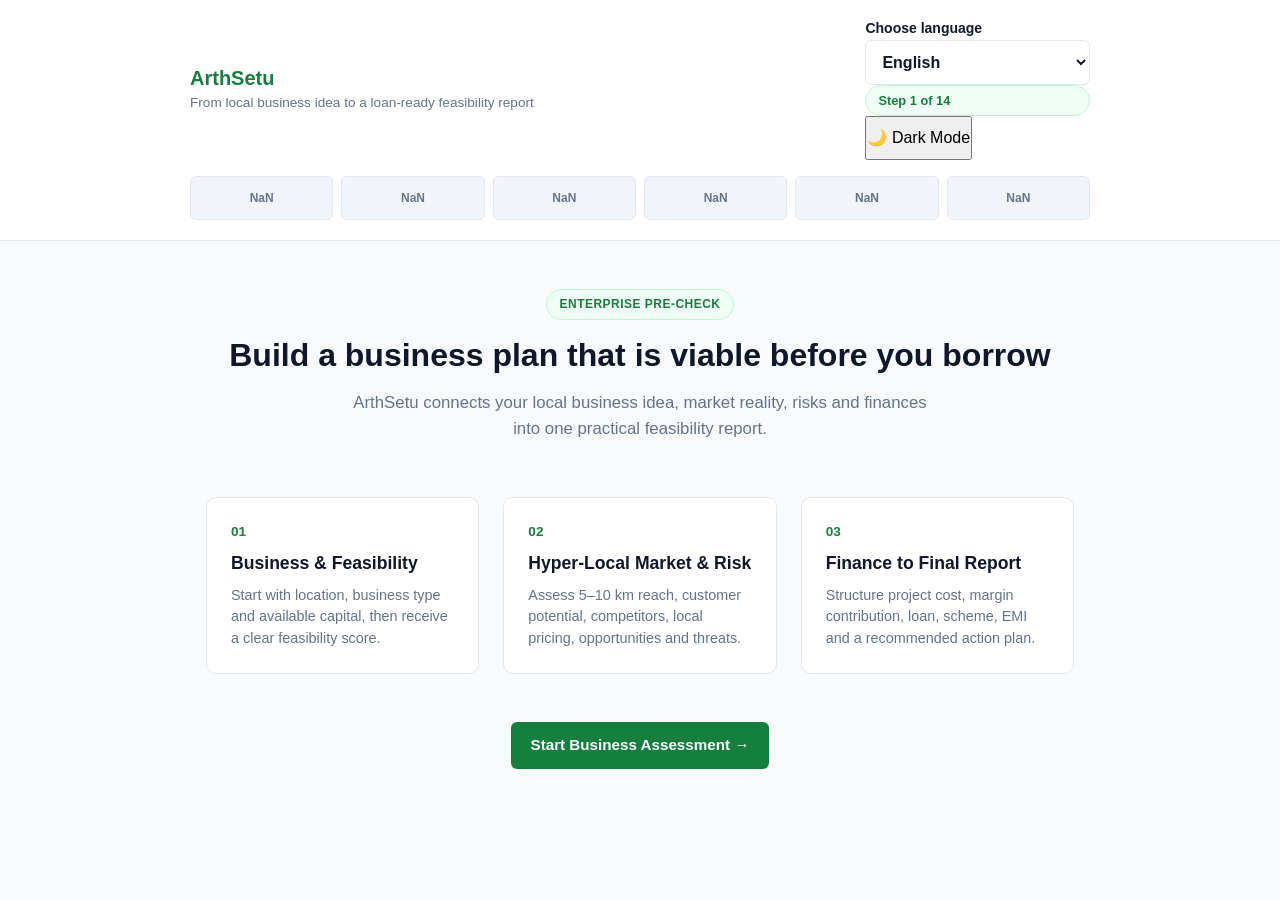
==== commit 848fb9b1: "Update index.html" ====
--- a/index.html
+++ b/index.html
@@ -10,9 +10,21 @@
     content="width=device-width, initial-scale=1.0"
   />
 
-  <title>Rural Business Advisor</title>
+  <title>ArthSetu | Rural Business Feasibility</title>
 
   <link rel="stylesheet" href="style.css" />
+
+  <script>
+    try {
+      if (localStorage.getItem("arthsetu-theme") === "dark") {
+        document.documentElement.dataset.theme = "dark";
+      }
+      if (localStorage.getItem("arthsetu-language") === "hi") {
+        document.documentElement.lang = "hi";
+        document.documentElement.dataset.language = "hi";
+      }
+    } catch (error) {}
+  </script>
 
 </head>
 
@@ -33,23 +45,42 @@
         <div>
 
           <h1 class="brand-title">
-            Rural Business Advisor
+            ArthSetu
           </h1>
 
           <p class="brand-tagline">
-            De-risking rural micro-enterprises before capital deployment
+            From local business idea to a loan-ready feasibility report
           </p>
 
         </div>
 
 
-        <!-- STEP COUNTER -->
-
-        <div
-          id="step-counter-badge"
-          class="step-counter-badge"
-        >
-          Step 1 of 14
+        <div class="header-actions">
+          <label class="language-selector no-print" for="language-toggle">
+            <span class="visually-hidden">Choose language</span>
+            <select id="language-toggle" aria-label="Choose language">
+              <option value="en">English</option>
+              <option value="hi">हिंदी</option>
+            </select>
+          </label>
+
+          <div
+            id="step-counter-badge"
+            class="step-counter-badge"
+          >
+            Phase 1 of 6
+          </div>
+
+          <button
+            id="theme-toggle"
+            class="theme-toggle no-print"
+            type="button"
+            aria-label="Switch to dark mode"
+            aria-pressed="false"
+          >
+            <span class="theme-toggle-icon" aria-hidden="true">🌙</span>
+            <span class="theme-toggle-label">Dark Mode</span>
+          </button>
         </div>
 
       </div>
@@ -71,114 +102,56 @@
 
           <li
             class="step-node active-node"
-            data-step="1"
-            title="Landing"
-          >
-            1
+            data-phase="1"
+            data-end-screen="2"
+            title="Business & User Information"
+          >
+            <span class="phase-number">1</span><span class="phase-label">Business Input</span>
           </li>
 
           <li
             class="step-node"
-            data-step="2"
-            title="Profile Intake"
-          >
-            2
+            data-phase="2"
+            data-end-screen="3"
+            title="Business Feasibility Analysis"
+          >
+            <span class="phase-number">2</span><span class="phase-label">Feasibility</span>
           </li>
 
           <li
             class="step-node"
-            data-step="3"
-            title="Feasibility Dashboard"
-          >
-            3
+            data-phase="3"
+            data-end-screen="6"
+            title="Hyper-Local Market Analysis"
+          >
+            <span class="phase-number">3</span><span class="phase-label">Local Market</span>
           </li>
 
           <li
             class="step-node"
-            data-step="4"
-            title="Market Scope"
-          >
-            4
+            data-phase="4"
+            data-end-screen="9"
+            title="Risk & Opportunity Assessment"
+          >
+            <span class="phase-number">4</span><span class="phase-label">Risk & Opportunity</span>
           </li>
 
           <li
             class="step-node"
-            data-step="5"
-            title="Opportunities"
-          >
-            5
+            data-phase="5"
+            data-end-screen="13"
+            title="Financial & Loan Structuring"
+          >
+            <span class="phase-number">5</span><span class="phase-label">Finance & Loan</span>
           </li>
 
           <li
             class="step-node"
-            data-step="6"
-            title="Competitors"
-          >
-            6
-          </li>
-
-          <li
-            class="step-node"
-            data-step="7"
-            title="SWOT"
-          >
-            7
-          </li>
-
-          <li
-            class="step-node"
-            data-step="8"
-            title="Threats & Risks"
-          >
-            8
-          </li>
-
-          <li
-            class="step-node"
-            data-step="9"
-            title="Pricing & Value"
-          >
-            9
-          </li>
-
-          <li
-            class="step-node"
-            data-step="10"
-            title="Financial Calculator"
-          >
-            10
-          </li>
-
-          <li
-            class="step-node"
-            data-step="11"
-            title="Government Schemes"
-          >
-            11
-          </li>
-
-          <li
-            class="step-node"
-            data-step="12"
-            title="EMI Calculator"
-          >
-            12
-          </li>
-
-          <li
-            class="step-node"
-            data-step="13"
-            title="Amortization Schedule"
-          >
-            13
-          </li>
-
-          <li
-            class="step-node"
-            data-step="14"
-            title="Final Enterprise Report"
-          >
-            14
+            data-phase="6"
+            data-end-screen="14"
+            title="Final Business Feasibility Report"
+          >
+            <span class="phase-number">6</span><span class="phase-label">Final Report</span>
           </li>
 
         </ol>
@@ -216,13 +189,12 @@
         </span>
 
         <h2 class="hero-title">
-          Validate Viability Before Taking Credit
+          Build a business plan that is viable before you borrow
         </h2>
 
         <p class="hero-desc">
-          Evaluate local demand, uncover hidden operational costs,
-          and stress-test repayment capability before committing
-          your savings or taking high-interest loans.
+          ArthSetu connects your local business idea, market reality,
+          risks and finances into one practical feasibility report.
         </p>
 
       </div>
@@ -238,12 +210,12 @@
           </div>
 
           <h3>
-            Viability Assessment
+            Business &amp; Feasibility
           </h3>
 
           <p>
-            Scan local demand, supply saturation, and footfall
-            density across your block or village.
+            Start with location, business type and available capital,
+            then receive a clear feasibility score.
           </p>
 
         </article>
@@ -256,12 +228,12 @@
           </div>
 
           <h3>
-            Market &amp; SWOT
+            Hyper-Local Market &amp; Risk
           </h3>
 
           <p>
-            Identify regulatory bottlenecks, seasonal shifts,
-            and direct local competition.
+            Assess 5–10 km reach, customer potential, competitors,
+            local pricing, opportunities and threats.
           </p>
 
         </article>
@@ -274,12 +246,12 @@
           </div>
 
           <h3>
-            Loan Structuring
+            Finance to Final Report
           </h3>
 
           <p>
-            Calibrate margin money requirements against realistic
-            monthly cash flow forecasts.
+            Structure project cost, margin contribution, loan, scheme,
+            EMI and a recommended action plan.
           </p>
 
         </article>
@@ -316,7 +288,7 @@
       <div class="screen-header">
 
         <span class="step-indicator">
-          Screen 2 of 14
+          Phase 1 of 6 · Business &amp; User Information
         </span>
 
         <h2>
@@ -572,7 +544,7 @@
       <div class="screen-header">
 
         <span class="step-indicator">
-          Screen 3 of 14
+          Phase 2 of 6 · Business Feasibility Analysis
         </span>
 
         <h2>
@@ -762,7 +734,7 @@
       <div class="screen-header">
 
         <span class="step-indicator">
-          Screen 4 of 14
+          Phase 3 of 6 · Hyper-Local Market Analysis
         </span>
 
         <h2>
@@ -898,7 +870,7 @@
       <div class="screen-header">
 
         <span class="step-indicator">
-          Screen 5 of 14
+          Phase 3 of 6 · Hyper-Local Market Analysis
         </span>
 
         <h2>
@@ -988,7 +960,7 @@
       <div class="screen-header">
 
         <span class="step-indicator">
-          Screen 6 of 14
+          Phase 3 of 6 · Hyper-Local Market Analysis
         </span>
 
         <h2>
@@ -1104,7 +1076,7 @@
       <div class="screen-header">
 
         <span class="step-indicator">
-          Screen 7 of 14
+          Phase 4 of 6 · Risk &amp; Opportunity Assessment
         </span>
 
         <h2>
@@ -1249,7 +1221,7 @@
       <div class="screen-header">
 
         <span class="step-indicator">
-          Screen 8 of 14
+          Phase 4 of 6 · Risk &amp; Opportunity Assessment
         </span>
 
         <h2>
@@ -1430,7 +1402,7 @@
       <div class="screen-header">
 
         <span class="step-indicator">
-          Screen 9 of 14
+          Phase 4 of 6 · Risk &amp; Opportunity Assessment
         </span>
 
         <h2>
@@ -1543,7 +1515,7 @@
       <div class="screen-header">
 
         <span class="step-indicator">
-          Screen 10 of 14
+          Phase 5 of 6 · Financial &amp; Loan Structuring
         </span>
 
         <h2>
@@ -1820,7 +1792,7 @@
       <div class="screen-header">
 
         <span class="step-indicator">
-          Screen 11 of 14
+          Phase 5 of 6 · Financial &amp; Loan Structuring
         </span>
 
         <h2>
@@ -1883,7 +1855,7 @@
       <div class="screen-header">
 
         <span class="step-indicator">
-          Screen 12 of 14
+          Phase 5 of 6 · Financial &amp; Loan Structuring
         </span>
 
         <h2>
@@ -2197,7 +2169,7 @@
       <div class="screen-header">
 
         <span class="step-indicator">
-          Screen 13 of 14
+          Phase 5 of 6 · Financial &amp; Loan Structuring
         </span>
 
         <h2>
@@ -2990,4 +2962,4 @@
 
 </body>
 
-</html>+</html>
